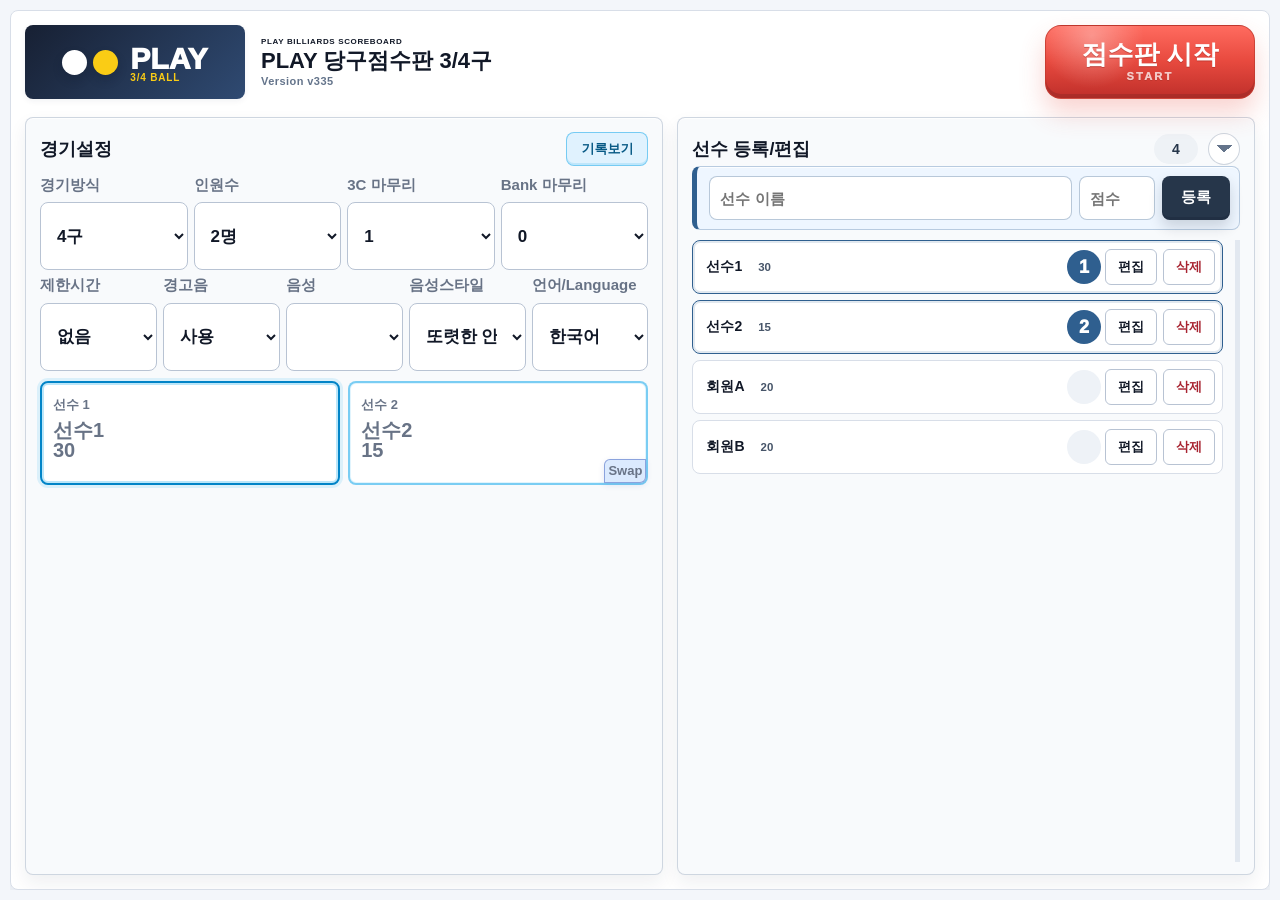
==== index.html @ 12da3583 "Initial billiards scoreboard app" ====
<!doctype html>
<html lang="ko" translate="no" class="notranslate">
  <head>
    <meta charset="UTF-8" />
    <meta name="viewport" content="width=device-width, initial-scale=1, maximum-scale=1, user-scalable=no, viewport-fit=cover" />
    <meta name="apple-mobile-web-app-capable" content="yes" />
    <meta name="mobile-web-app-capable" content="yes" />
    <meta name="apple-mobile-web-app-title" content="PLAY 당구점수판" />
    <meta name="apple-mobile-web-app-status-bar-style" content="black-translucent" />
    <meta name="theme-color" content="#eef2f6" />
    <meta name="google" content="notranslate" />
    <title>PLAY Billiards Scoreboard</title>
    <link rel="manifest" href="manifest.json" />
    <link rel="apple-touch-icon" href="icons/icon-192.png" />
    <link rel="stylesheet" href="styles.css?v=20260712-version-v333" />
    <link rel="stylesheet" href="device-phone.css?v=20260712-version-v333" />
    <link rel="stylesheet" href="device-tablet.css?v=20260712-version-v333" />
  </head>
  <body translate="no" class="notranslate">
    <main class="app-shell">
      <section class="setup-screen" id="setupScreen" aria-label="경기 설정">
        <div class="setup-panel">
          <div class="setup-heading">
            <div class="app-logo" aria-label="PLAY Billiards Scoreboard">
              <span class="logo-balls"><i></i><i></i></span>
              <strong>PLAY</strong>
              <small>3/4 BALL</small>
            </div>
            <div>
              <p class="kicker">PLAY Billiards Scoreboard</p>
              <h1>PLAY 당구점수판 3/4구</h1>
            </div>
          </div>

          <section class="member-box" aria-label="선수 선택">
            <div class="member-title">
              <h2>경기설정</h2>
              <div class="member-title-actions">
                <button class="primary-action setup-start-action" id="openBoardButton" type="button">점수판 시작</button>
                <button class="secondary-action compact-action" id="openRecordsButton" type="button">기록보기</button>
              </div>
            </div>

            <section class="game-options" aria-label="경기 옵션">
              <label>
                경기방식
                <select id="gameType">
                  <option value="four-ball" selected>4구</option>
                  <option value="three-cushion">3구</option>
                </select>
              </label>
              <label>
                인원수
                <select id="playerCount">
                  <option value="2" selected>2인</option>
                  <option value="3">3인</option>
                  <option value="4">4인</option>
                </select>
              </label>
              <label class="finish-option" id="finishThreeCField">
                3C 마무리
                <span class="finish-control">
                  <select id="finishThreeC">
                    <option value="0">0</option>
                    <option value="1" selected>1</option>
                    <option value="2">2</option>
                    <option value="3">3</option>
                    <option value="4">4</option>
                    <option value="5">5</option>
                    <option value="custom">입력</option>
                  </select>
                  <input id="finishThreeCCustom" class="finish-custom-input" type="number" min="0" inputmode="numeric" placeholder="입력" aria-label="3C 마무리 직접 입력" hidden />
                </span>
              </label>
              <label class="finish-option">
                Bank 마무리
                <span class="finish-control">
                  <select id="finishBank">
                    <option value="0" selected>0</option>
                    <option value="1">1</option>
                    <option value="2">2</option>
                    <option value="3">3</option>
                    <option value="4">4</option>
                    <option value="5">5</option>
                    <option value="custom">입력</option>
                  </select>
                  <input id="finishBankCustom" class="finish-custom-input" type="number" min="0" inputmode="numeric" placeholder="입력" aria-label="Bank 마무리 직접 입력" hidden />
                </span>
              </label>
              <label>
                제한시간
                <select id="shotLimit">
                  <option value="none" selected>없음</option>
                  <option value="30">30초</option>
                  <option value="40">40초</option>
                  <option value="50">50초</option>
                  <option value="60">60초</option>
                </select>
              </label>
              <label class="sound-option">
                경고음
                <select id="warningSound">
                  <option value="on" selected>사용</option>
                  <option value="off">끄기</option>
                </select>
              </label>
              <label class="language-option">
                언어/Language
                <select id="languageSelect">
                  <option value="ko" selected>한국어</option>
                  <option value="en">English</option>
                </select>
              </label>
              <label class="voice-option">
                음성
                <select id="voiceSelect">
                  <option value="auto" selected>자동 선택</option>
                </select>
              </label>
              <label class="sound-option">
                음성스타일
                <select id="voiceStyle">
                  <option value="bright">밝은 여성</option>
                  <option value="young">어린 톤</option>
                  <option value="clear" selected>또렷한 안내</option>
                  <option value="calm">차분한 톤</option>
                </select>
              </label>
            </section>

            <div class="selection-strip" id="selectionStrip" aria-label="선택된 선수"></div>
          </section>

          <details class="manager-panel" open>
            <summary><span class="manager-summary-title">선수 등록/편집</span><span id="memberCount">0</span></summary>
            <div class="member-form">
              <input id="memberName" type="text" placeholder="선수 이름" autocomplete="off" />
              <input id="memberTarget" type="number" min="1" placeholder="점수" inputmode="numeric" aria-label="목표점수" />
              <button id="addMemberButton" type="button">등록</button>
            </div>
            <div class="edit-list" id="editList" aria-label="선수 편집"></div>
          </details>
        </div>
      </section>

      <section class="records-screen is-hidden" id="recordsScreen" aria-label="경기 기록">
        <div class="records-panel">
          <header class="records-header">
            <div>
              <h1>MATCH RECORDS</h1>
            </div>
            <div class="records-header-actions">
              <button class="secondary-action data-action" id="backupDataButton" type="button">백업</button>
              <button class="secondary-action data-action" id="restoreDataButton" type="button">복원</button>
              <input id="backupFileInput" type="file" accept="application/json,text/plain,.json,.txt" hidden />
              <button class="primary-action" id="returnBoardFromRecordsButton" type="button" hidden>점수판으로</button>
              <button class="secondary-action" id="backToSetupButton" type="button">설정으로</button>
            </div>
          </header>

          <section class="record-average" aria-label="선수 평균">
            <label>
              경기방식
              <select id="recordGameType">
                <option value="four-ball" selected>4구</option>
                <option value="three-cushion">3구</option>
              </select>
            </label>
            <label>
              선수 선택
              <select id="recordPlayerSelect"></select>
            </label>
            <div>
              <span>평균 Aver.</span>
              <strong id="recordAverage">0.000</strong>
            </div>
          </section>

          <div class="record-list" id="recordList" aria-label="최근 30게임 기록"></div>
        </div>
      </section>

      <section class="score-screen is-hidden" id="scoreScreen" aria-label="점수판">
        <header class="score-header">
          <button class="timer" id="timerButton" type="button" aria-label="타이머 일시정지 또는 다시 시작">
            <strong id="timerValue">0</strong><span>sec</span>
          </button>
          <div class="match-time" aria-label="전체 경기시간">
            <strong id="matchTimerValue">00:00</strong>
          </div>
          <div class="inning-title">
            <div class="inning-main"><strong id="inningValue">1</strong><span>INN</span></div>
            <div class="inning-adjust" aria-label="이닝 수동 조정">
              <button id="inningUpButton" type="button" aria-label="이닝 올리기">▲</button>
              <button id="inningDownButton" type="button" aria-label="이닝 내리기">▼</button>
            </div>
          </div>
          <div class="quick-score-actions" aria-label="현재 선수 점수 빠르게 올리기">
            <button type="button" data-quick-score="1">+1</button>
            <button type="button" data-quick-score="3">+3</button>
            <button type="button" data-quick-score="5">+5</button>
            <button class="icon-button undo-quick-button" id="undoButton" type="button" aria-label="되돌리기">
              <svg viewBox="0 0 24 24" aria-hidden="true">
                <path d="M9 7H5m0 0 3-3M5 7l3 3m-3-3h8a6 6 0 1 1-5.2 9" />
              </svg>
            </button>
          </div>
          <div class="header-actions">
            <span class="limit-chip" id="limitChip">제한 없음</span>
            <button class="start-button" id="startButton" type="button">경기시작</button>
            <button class="turn-change-button" id="turnSwitchButton" type="button">선수변경</button>
            <button class="settings-button" id="homeButton" type="button">설정</button>
          </div>
        </header>

        <div class="board" id="scoreBoard" aria-label="선수 점수판"></div>
      </section>
    </main>

    <dialog id="winnerDialog" class="winner-dialog">
      <form method="dialog">
        <h2 id="winnerTitle">승리</h2>
        <p id="winnerText"></p>
        <button class="primary-action" value="close">확인</button>
      </form>
    </dialog>

    <script src="app.js?v=20260712-version-v333"></script>
  </body>
</html>
---- styles.css ----
:root {
  --bg: #f3f6fa;
  --surface: #ffffff;
  --surface-soft: #f8fafc;
  --line: #d8dee8;
  --line-strong: #b8c3d3;
  --ink: #111827;
  --muted: #687386;
  --board: #e9eef6;
  --primary: #26364a;
  --primary-soft: #eef2f6;
  --player-a: #2f5f8f;
  --player-b: #f97316;
  --warning: #f59e0b;
  --danger: #dc2626;
  --stat-bg: #f8fafc;
  --shadow: 0 8px 18px rgba(24, 39, 75, 0.08);
  --soft-shadow: 0 2px 6px rgba(24, 39, 75, 0.06);
  --radius: 8px;
}

* {
  box-sizing: border-box;
}

html,
body {
  min-height: 100%;
  -webkit-text-size-adjust: 100%;
  text-size-adjust: 100%;
}

body {
  margin: 0;
  background: var(--bg);
  color: var(--ink);
  font-family: -apple-system, BlinkMacSystemFont, "Segoe UI", sans-serif;
  touch-action: manipulation;
  overscroll-behavior: none;
  -webkit-tap-highlight-color: transparent;
}

body.score-mode,
body:has(.score-screen:not(.is-hidden)) {
  background: #050608;
  overflow: hidden;
}

body.setup-mode,
body.records-mode,
body:has(.setup-screen:not(.is-hidden)),
body:has(.records-screen:not(.is-hidden)) {
  position: fixed;
  inset: 0;
  width: 100%;
  height: 100%;
  overflow: hidden;
}

button,
input,
select {
  font: inherit;
}

button {
  cursor: pointer;
}

button:disabled {
  cursor: default;
}

.app-shell {
  min-height: 100svh;
  padding: max(10px, env(safe-area-inset-top)) max(10px, env(safe-area-inset-right))
    max(10px, env(safe-area-inset-bottom)) max(10px, env(safe-area-inset-left));
}

.is-hidden {
  display: none !important;
}

.setup-screen,
.records-screen {
  min-height: calc(100svh - 20px);
  display: grid;
  place-items: center;
  overflow: hidden;
}

body.setup-mode .setup-screen,
body.records-mode .records-screen,
.setup-screen:not(.is-hidden),
.records-screen:not(.is-hidden) {
  position: fixed;
  inset: max(10px, env(safe-area-inset-top)) max(10px, env(safe-area-inset-right))
    max(10px, env(safe-area-inset-bottom)) max(10px, env(safe-area-inset-left));
  min-height: 0;
  z-index: 5;
}

.setup-panel,
.records-panel {
  width: min(980px, 100%);
  position: relative;
  display: grid;
  grid-template-columns: minmax(0, 1fr);
  align-content: start;
  gap: 16px;
  padding: 22px;
  background: var(--surface);
  border: 1px solid var(--line);
  border-radius: var(--radius);
  box-shadow: var(--shadow);
}

.setup-panel {
  height: calc(100svh - 20px);
  max-height: calc(100svh - 20px);
  grid-template-rows: auto auto minmax(0, 1fr);
  overflow: hidden;
}

.records-panel {
  height: calc(100svh - 20px);
  max-height: calc(100svh - 20px);
  grid-template-rows: auto auto minmax(0, 1fr);
  overflow: hidden;
}

.setup-heading {
  display: grid;
  grid-template-columns: 320px minmax(0, 1fr);
  align-items: center;
  justify-content: start;
  gap: 24px;
  min-height: 110px;
  padding-bottom: 4px;
}

.setup-heading > div:last-child {
  min-width: 0;
  min-height: 110px;
  display: grid;
  align-content: center;
  padding-right: 300px;
}

.app-logo {
  width: 320px;
  height: 110px;
  aspect-ratio: auto;
  display: grid;
  grid-template-columns: auto auto;
  grid-template-rows: auto auto;
  align-items: center;
  align-content: center;
  justify-content: center;
  column-gap: 20px;
  row-gap: 5px;
  padding: 12px 16px;
  border-radius: 8px;
  background: linear-gradient(135deg, #172033, #2f4a72);
  color: white;
  box-shadow: var(--soft-shadow);
}

.logo-balls {
  grid-row: 1 / span 2;
  display: flex;
  align-items: center;
  gap: 10px;
}

.logo-balls i {
  width: 38px;
  height: 38px;
  display: block;
  border-radius: 999px;
  background: #fff;
  box-shadow: 0 5px 10px rgba(15, 23, 42, 0.22);
}

.logo-balls i + i {
  background: #facc15;
}

.app-logo strong {
  align-self: end;
  font-size: 42px;
  line-height: 0.95;
  font-weight: 950;
  letter-spacing: 0;
  transform: translateY(6px);
}

.app-logo small {
  align-self: start;
  color: #facc15;
  font-size: 15px;
  line-height: 1;
  font-weight: 900;
  letter-spacing: 0.08em;
  transform: translateY(2px);
}

.kicker {
  margin: 0 0 5px;
  color: var(--blue-deep);
  font-size: 12px;
  font-weight: 850;
  letter-spacing: 0.08em;
  text-transform: uppercase;
}

.app-version {
  margin: 5px 0 0;
  color: #64748b;
  font-size: 12px;
  font-weight: 750;
  line-height: 1;
  letter-spacing: 0.04em;
}

h1,
h2 {
  margin: 0;
}

.setup-panel h1 {
  font-size: 31px;
  line-height: 1.08;
  word-break: keep-all;
}

.member-box,
.game-options,
.manager-panel {
  display: grid;
  align-content: start;
  gap: 12px;
}

.member-box,
.manager-panel {
  padding: 16px;
  border: 1px solid var(--line);
  border-radius: var(--radius);
  background: var(--surface-soft);
}

.member-box {
  min-height: 0;
  grid-template-rows: auto auto auto minmax(0, 1fr);
}

.member-title {
  display: flex;
  align-items: center;
  justify-content: space-between;
  gap: 12px;
}

.member-title-actions {
  display: flex;
  align-items: center;
  gap: 8px;
}

.member-title h2 {
  font-size: 20px;
}

.member-title span {
  min-width: 44px;
  min-height: 30px;
  display: grid;
  place-items: center;
  border-radius: 999px;
  background: var(--primary-soft);
  color: var(--primary);
  font-size: 14px;
  font-weight: 850;
}

.game-options {
  grid-template-columns: repeat(5, minmax(0, 1fr));
  gap: 8px;
  align-items: end;
}

.game-options .voice-option {
  grid-column: span 2;
}

.game-options .language-option {
  grid-column: 5;
  justify-self: stretch;
  min-width: 0;
}

.game-options .sound-option,
.game-options .language-option,
.game-options .voice-option {
  grid-row: 2;
}

.game-options label,
.manager-panel summary,
.selection-strip span {
  color: var(--muted);
  font-size: 13px;
  font-weight: 850;
}

.game-options label {
  display: grid;
  gap: 5px;
}

.game-options label.is-disabled {
  opacity: 0.52;
}

.game-options label.is-disabled input {
  background: #eef2f7;
  color: #94a3b8;
}

.finish-control {
  display: grid;
  grid-template-columns: minmax(0, 1fr);
  gap: 5px;
}

.finish-custom-input[hidden] {
  display: none;
}

.game-options select,
.game-options input,
.member-form input {
  width: 100%;
  min-height: 42px;
  border: 1px solid var(--line-strong);
  border-radius: var(--radius);
  padding: 0 10px;
  background: var(--surface);
  color: var(--ink);
  font-size: 16px;
  outline: none;
}

.game-options select:focus,
.game-options input:focus,
.member-form input:focus {
  border-color: var(--primary);
  box-shadow: 0 0 0 3px rgba(38, 54, 74, 0.14);
}

.member-form {
  position: relative;
  padding: 10px 10px 10px 14px;
  border: 1px solid rgba(47, 95, 143, 0.28);
  border-left: 5px solid var(--player-a);
  border-radius: var(--radius);
  background: #eef6ff;
  box-shadow: inset 0 1px 0 rgba(255, 255, 255, 0.78);
}

.member-form input {
  border-color: rgba(47, 95, 143, 0.34);
  background: #ffffff;
  font-weight: 850;
}

.primary-action,
.secondary-action,
.member-form button {
  min-height: 48px;
  border: 0;
  border-radius: var(--radius);
  background: var(--primary);
  color: white;
  font-weight: 850;
  letter-spacing: 0;
  text-rendering: geometricPrecision;
  -webkit-font-smoothing: antialiased;
  box-shadow: 0 6px 14px rgba(15, 23, 42, 0.16);
}

.primary-action:active,
.secondary-action:active,
.start-button:active,
.turn-change-button:active,
.quick-score-actions button:active,
.settings-button:active,
.icon-button:active {
  transform: translateY(1px);
}

.secondary-action {
  min-width: 104px;
  padding: 0 14px;
  border: 1px solid var(--line-strong);
  background: var(--surface);
  color: #44403c;
  box-shadow: var(--soft-shadow);
}

.compact-action {
  min-height: 34px;
  min-width: 82px;
  padding: 0 10px;
  border-color: rgba(14, 165, 233, 0.5);
  background: #e0f2fe;
  color: #075985;
  font-size: 13px;
  white-space: nowrap;
  box-shadow: inset 0 -2px 0 rgba(14, 165, 233, 0.16);
}

.setup-start-action {
  position: absolute;
  top: 22px;
  right: 22px;
  min-height: 110px;
  min-width: 260px;
  border: 1px solid rgba(190, 57, 47, 0.72);
  border-radius: 20px;
  padding: 0 22px;
  background:
    radial-gradient(circle at 22% 14%, rgba(255, 255, 255, 0.32), transparent 30%),
    linear-gradient(180deg, #ff6b5f 0%, #e84a3f 48%, #bf2f2a 100%);
  color: white;
  font-size: 36px;
  font-weight: 950;
  line-height: 1;
  white-space: nowrap;
  box-shadow: inset 0 -4px 0 rgba(142, 40, 36, 0.42), 0 14px 26px rgba(232, 74, 63, 0.24);
  text-shadow: 0 1px 0 rgba(142, 40, 36, 0.42);
}

.setup-start-action::after {
  content: "START";
  display: block;
  margin-top: 7px;
  font-size: 15px;
  letter-spacing: 0.2em;
  opacity: 0.72;
}

.records-header {
  display: flex;
  align-items: end;
  justify-content: space-between;
  gap: 14px;
}

.records-header h1 {
  font-size: 31px;
  line-height: 1;
  letter-spacing: 0.02em;
}

.records-header-actions {
  display: flex;
  align-items: center;
  gap: 8px;
}

.records-header .secondary-action {
  border-color: rgba(14, 165, 233, 0.44);
  background: #e0f2fe;
  color: #075985;
  box-shadow: inset 0 -2px 0 rgba(14, 165, 233, 0.16);
}

.records-header .data-action {
  min-width: 70px;
  border-color: rgba(148, 163, 184, 0.38);
  background: #f8fafc;
  color: #475569;
  box-shadow: inset 0 -1px 0 rgba(148, 163, 184, 0.14);
}

.record-average {
  display: grid;
  grid-template-columns: minmax(0, 1fr) minmax(0, 1fr) 160px;
  gap: 10px;
  align-items: end;
  padding: 14px;
  border: 1px solid var(--line);
  border-radius: var(--radius);
  background: var(--surface-soft);
}

.record-average label {
  display: grid;
  gap: 6px;
  color: var(--muted);
  font-size: 13px;
  font-weight: 850;
}

.record-average select {
  min-height: 46px;
  border: 1px solid var(--line-strong);
  border-radius: var(--radius);
  padding: 0 12px;
  background: var(--surface);
  color: var(--ink);
  font-size: 17px;
}

.record-average div {
  display: grid;
  gap: 4px;
  padding: 8px 12px;
  border: 1px solid var(--line);
  border-radius: var(--radius);
  background: var(--surface);
}

.record-average span {
  color: var(--muted);
  font-size: 13px;
  font-weight: 850;
}

.record-average strong {
  font-size: 34px;
  line-height: 1;
}

.record-list {
  min-height: 0;
  display: grid;
  align-content: start;
  gap: 8px;
  overflow: auto;
  overscroll-behavior: contain;
  -webkit-overflow-scrolling: touch;
  touch-action: pan-y;
  padding-right: 10px;
  scrollbar-color: #64748b #e2e8f0;
  scrollbar-width: auto;
  border-right: 5px solid #e2e8f0;
}

.record-row,
.record-empty {
  min-width: 940px;
  padding: 10px 12px;
  border: 1px solid var(--line);
  border-radius: var(--radius);
  background: var(--surface);
}

.record-row {
  position: relative;
  display: grid;
  grid-template-columns: minmax(0, 1fr);
  gap: 8px;
  align-items: start;
  cursor: pointer;
}

.record-row:focus-visible {
  outline: 3px solid rgba(56, 189, 248, 0.45);
  outline-offset: 2px;
}

.record-row-title {
  display: grid;
  grid-template-columns: minmax(0, 1fr) auto;
  align-items: baseline;
  gap: 12px;
  min-width: 0;
  padding-right: 70px;
}

.record-row-title strong,
.record-standings {
  min-width: 0;
  font-size: 16px;
  white-space: nowrap;
  overflow: hidden;
  text-overflow: ellipsis;
}

.record-meta {
  color: var(--muted);
  font-size: 13px;
  font-weight: 750;
  text-align: right;
  white-space: nowrap;
}

.record-players {
  position: relative;
  display: grid;
  grid-template-columns: repeat(2, minmax(0, 1fr));
  gap: 6px;
  min-width: 0;
  margin-top: 0;
  overflow: visible;
}

.record-players::before {
  display: none;
}

.record-players span {
  min-width: 0;
  max-width: none;
  padding: 5px 7px;
  border-radius: 6px;
  background: var(--surface-soft);
  color: #334155;
  font-size: 12px;
  font-weight: 800;
  overflow: hidden;
  text-overflow: ellipsis;
  white-space: nowrap;
}

.record-delete {
  position: absolute;
  top: 10px;
  right: 12px;
  min-width: 54px;
  width: auto;
  min-height: 34px;
  border: 1px solid #fecaca;
  border-radius: 6px;
  background: #fff1f2;
  color: #b91c1c;
  font-size: 13px;
  font-weight: 900;
}

.record-inning-detail {
  display: none;
  padding: 9px;
  border: 1px solid #dbe4ef;
  border-radius: 8px;
  background: #f8fafc;
}

.record-row.is-expanded .record-inning-detail {
  display: block;
}

.record-detail-summary {
  display: grid;
  gap: 7px;
  margin-bottom: 10px;
  padding: 8px;
  border-radius: 7px;
  background: #eef6ff;
}

.record-detail-summary > strong {
  color: #1e3a5f;
  font-size: 13px;
  font-weight: 950;
}

.record-detail-summary > span {
  color: #334155;
  font-size: 12px;
  font-weight: 850;
  line-height: 1.25;
}

.record-detail-summary > div {
  display: grid;
  grid-template-columns: repeat(auto-fit, minmax(150px, 1fr));
  gap: 5px;
}

.record-detail-summary > div span {
  min-width: 0;
  padding: 5px 7px;
  border-radius: 6px;
  background: rgba(255, 255, 255, 0.78);
  color: #334155;
  font-size: 11px;
  font-weight: 850;
  overflow: hidden;
  text-overflow: ellipsis;
  white-space: nowrap;
}

.record-inning-title {
  display: block;
  margin-bottom: 8px;
  color: #1e293b;
  font-size: 13px;
  font-weight: 900;
}

.record-inning-grid {
  display: grid;
  grid-template-columns: repeat(auto-fit, minmax(92px, 1fr));
  gap: 6px;
}

.record-inning-column {
  display: grid;
  gap: 4px;
  min-width: 0;
  padding: 7px;
  border: 1px solid #e2e8f0;
  border-radius: 7px;
  background: #ffffff;
}

.record-inning-column b {
  color: #0f172a;
  font-size: 12px;
  font-weight: 950;
}

.record-inning-column span,
.record-inning-empty {
  min-width: 0;
  margin: 0;
  color: #475569;
  font-size: 11px;
  font-weight: 800;
  line-height: 1.25;
  overflow: hidden;
  text-overflow: ellipsis;
  white-space: nowrap;
}

.selection-strip {
  display: grid;
  grid-template-columns: repeat(auto-fit, minmax(170px, 1fr));
  gap: 10px;
  align-items: stretch;
}

.selection-strip .selection-card {
  position: relative;
  min-width: 0;
  display: grid;
  grid-template-rows: auto minmax(0, 1fr);
  gap: 6px;
  border: 2px solid rgba(14, 165, 233, 0.55);
  border-radius: var(--radius);
  padding: 17px 16px 8px;
  background: var(--surface);
  color: var(--ink);
  text-align: left;
  box-shadow: inset 0 0 0 1px rgba(14, 165, 233, 0.12);
}

.selection-strip .selection-card.is-picking {
  border-color: #0284c7;
  box-shadow: inset 0 0 0 2px rgba(14, 165, 233, 0.28), 0 0 0 3px rgba(14, 165, 233, 0.12);
}

.selection-swap-button {
  position: absolute;
  right: 0;
  bottom: 0;
  min-width: 42px;
  min-height: 24px;
  display: grid;
  place-items: center;
  border: 1px solid rgba(30, 64, 175, 0.42);
  border-radius: 6px 0 6px 0;
  background: #dbeafe;
  color: #1e3a8a;
  font-size: 10px;
  font-weight: 950;
  line-height: 1;
  box-shadow: 0 2px 6px rgba(30, 64, 175, 0.12);
  pointer-events: auto;
}

.selection-strip strong {
  min-width: 0;
  display: grid;
  grid-template-rows: minmax(0, 1fr) 22px;
  grid-row: 2;
  overflow: hidden;
  text-overflow: ellipsis;
  font-size: 25px;
}

.member-label-name {
  min-width: 0;
  overflow: hidden;
  text-overflow: ellipsis;
}

.selection-strip .member-label-name {
  display: block;
  white-space: nowrap;
  overflow-wrap: normal;
  word-break: normal;
  overflow: hidden;
  text-overflow: ellipsis;
  line-height: 1.05;
}

.member-label-target {
  flex: 0 0 auto;
  color: #475569;
  font-weight: 900;
  font-size: 0.78em;
}

.selection-strip .member-label-target {
  grid-row: 2;
  justify-self: start;
  align-self: end;
  position: static;
  transform: none;
  line-height: 1;
  z-index: 1;
  padding-right: 46px;
}

.edit-info .member-label-target {
  font-size: 0.82em;
}

.setup-switch {
  width: 42px;
  height: 42px;
  border: 0;
  box-shadow: none;
  justify-self: center;
  display: grid;
  place-items: center;
  padding: 0;
}

.swap-symbol {
  width: 24px;
  height: 24px;
  display: block;
  background: var(--primary);
  mask:
    url("data:image/svg+xml,%3Csvg xmlns='http://www.w3.org/2000/svg' viewBox='0 0 24 24' fill='none' stroke='black' stroke-width='2.4' stroke-linecap='round' stroke-linejoin='round'%3E%3Cpath d='M17 2l4 4-4 4'/%3E%3Cpath d='M3 6h18'/%3E%3Cpath d='M7 22l-4-4 4-4'/%3E%3Cpath d='M21 18H3'/%3E%3C/svg%3E")
    center / contain no-repeat;
}

.manager-panel {
  margin-top: 0;
  height: 100%;
  min-height: 0;
  grid-template-rows: auto auto minmax(0, 1fr);
  align-content: stretch;
  overflow: hidden;
}

.manager-panel summary {
  cursor: pointer;
  min-height: 34px;
  display: grid;
  grid-template-columns: minmax(0, 1fr) auto auto;
  align-items: center;
  gap: 10px;
  color: var(--ink);
  font-size: 20px;
  font-weight: 900;
}

.manager-panel summary #memberCount {
  min-width: 44px;
  min-height: 30px;
  display: grid;
  place-items: center;
  border-radius: 999px;
  background: var(--primary-soft);
  color: var(--primary);
  font-size: 14px;
  font-weight: 850;
}

.manager-panel summary::after {
  content: "▲";
  width: 30px;
  min-height: 30px;
  display: grid;
  place-items: center;
  border: 1px solid rgba(148, 163, 184, 0.46);
  border-radius: 50%;
  padding: 0;
  background: #ffffff;
  color: #64748b;
  font-size: 12px;
  font-weight: 900;
  line-height: 1;
}

.manager-panel:not([open]) summary::after {
  content: "▼";
  border-color: rgba(14, 165, 233, 0.42);
  background: #e0f2fe;
  color: #0369a1;
}

.member-form {
  display: grid;
  grid-template-columns: minmax(0, 1fr) 80px 72px;
  gap: 8px;
  margin-bottom: 10px;
}

.manager-panel summary::after {
  content: "";
  background-image:
    linear-gradient(45deg, transparent 50%, currentColor 50%),
    linear-gradient(135deg, currentColor 50%, transparent 50%);
  background-position: calc(50% - 4px) 50%, calc(50% + 4px) 50%;
  background-repeat: no-repeat;
  background-size: 8px 8px;
}

.manager-panel:not([open]) summary::after {
  content: "";
  background-image:
    linear-gradient(135deg, transparent 50%, currentColor 50%),
    linear-gradient(45deg, currentColor 50%, transparent 50%);
  background-position: calc(50% - 4px) 50%, calc(50% + 4px) 50%;
  background-repeat: no-repeat;
  background-size: 8px 8px;
}

.manager-panel:not([open]) {
  height: auto;
  min-height: 0;
  grid-template-rows: auto;
  align-self: start;
  align-content: start;
}

.member-form button {
  background: var(--primary);
  box-shadow: inset 0 -3px 0 rgba(15, 23, 42, 0.22), 0 7px 14px rgba(15, 23, 42, 0.16);
  white-space: nowrap;
}

.edit-list {
  min-height: 0;
  max-height: clamp(240px, 34svh, 520px);
  display: grid;
  align-content: start;
  gap: 7px;
  overflow-y: auto;
  overscroll-behavior: contain;
  -webkit-overflow-scrolling: touch;
  touch-action: pan-y;
  padding-right: 10px;
  scrollbar-color: #64748b #e2e8f0;
  scrollbar-width: auto;
  border-right: 5px solid #e2e8f0;
}

.edit-list::-webkit-scrollbar,
.record-list::-webkit-scrollbar {
  width: 14px;
  height: 14px;
}

.edit-list::-webkit-scrollbar-track,
.record-list::-webkit-scrollbar-track {
  border-radius: 999px;
  background: #e2e8f0;
}

.edit-list::-webkit-scrollbar-thumb,
.record-list::-webkit-scrollbar-thumb {
  border: 3px solid #f8fafc;
  border-radius: 999px;
  background: #64748b;
}

.edit-list::-webkit-scrollbar-thumb:hover,
.record-list::-webkit-scrollbar-thumb:hover {
  background: #475569;
}

.edit-row {
  display: grid;
  grid-template-columns: minmax(0, 1fr) 34px 54px 54px;
  gap: 6px;
  align-items: center;
  padding: 7px;
  border: 1px solid var(--line);
  border-radius: var(--radius);
  background: var(--surface);
}

.edit-row.is-p1,
.edit-row.is-selected {
  border-color: var(--player-a);
  box-shadow: inset 0 0 0 2px rgba(47, 95, 143, 0.14);
}

.edit-row.is-p2 {
  border-color: var(--player-b);
  box-shadow: inset 0 0 0 2px rgba(249, 115, 22, 0.14);
}

.edit-info {
  min-width: 0;
  min-height: 38px;
  display: flex;
  align-items: center;
  gap: 16px;
  border: 0;
  border-radius: 6px;
  background: transparent;
  color: var(--ink);
  overflow: hidden;
  text-overflow: ellipsis;
  white-space: nowrap;
  font-size: 15px;
  font-weight: 800;
  text-align: left;
}

.selection-badge {
  width: 34px;
  height: 34px;
  display: grid;
  place-items: center;
  border-radius: 999px;
  background: #eef2f7;
  color: transparent;
  font-size: 18px;
  font-weight: 950;
}

.edit-row.is-p1 .selection-badge,
.edit-row.is-selected .selection-badge {
  background: var(--player-a);
  color: white;
}

.edit-row.is-p2 .selection-badge {
  background: var(--player-b);
  color: white;
}

.edit-button,
.delete-button {
  min-height: 36px;
  border: 1px solid var(--line-strong);
  border-radius: 6px;
  background: var(--surface);
  color: var(--ink);
  font-size: 13px;
  font-weight: 850;
}

.delete-button {
  color: #a72330;
}

.score-screen {
  min-height: calc(100svh - 20px);
  display: grid;
  grid-template-rows: auto 1fr;
  gap: 8px;
}

.score-header {
  min-height: 76px;
  display: grid;
  grid-template-columns: 126px 150px 154px minmax(170px, 1fr) auto;
  align-items: center;
  gap: 30px;
  padding: 9px 14px;
  border: 1px solid rgba(125, 211, 252, 0.32);
  border-radius: var(--radius);
  background: linear-gradient(180deg, rgba(240, 249, 255, 0.94) 0%, rgba(236, 253, 245, 0.88) 100%);
  box-shadow: 0 1px 0 rgba(255, 255, 255, 0.78) inset, var(--soft-shadow);
}

.timer {
  justify-self: start;
  width: 100%;
  min-height: 54px;
  display: inline-flex;
  align-items: center;
  justify-content: center;
  gap: 8px;
  border: 1px solid rgba(148, 163, 184, 0.45);
  border-radius: var(--radius);
  background: linear-gradient(180deg, #ffffff 0%, #f8fafc 100%);
  color: var(--ink);
  font-style: italic;
  font-weight: 950;
}

.timer.is-over-limit {
  color: var(--danger);
}

.timer strong {
  font-size: clamp(34px, 6vw, 46px);
  line-height: 1;
}

.timer span {
  font-size: clamp(14px, 2.4vw, 18px);
  line-height: 1;
}

.inning-title {
  position: relative;
  justify-self: center;
  width: 100%;
  min-height: 54px;
  display: grid;
  align-items: center;
  justify-items: stretch;
  padding: 0 44px 0 10px;
  border: 1px solid #fed7aa;
  border-radius: var(--radius);
  background: linear-gradient(180deg, #fffaf0 0%, #ffedd5 100%);
  color: #ea580c;
  font-weight: 950;
  white-space: nowrap;
}

.inning-main {
  min-width: 0;
  display: inline-flex;
  align-items: center;
  justify-content: flex-start;
  gap: 9px;
}

.match-time {
  justify-self: center;
  width: 100%;
  min-height: 54px;
  display: grid;
  align-items: center;
  justify-items: center;
  padding: 0 16px;
  border: 1px solid rgba(148, 163, 184, 0.5);
  border-radius: var(--radius);
  background: linear-gradient(180deg, #ffffff 0%, #f1f5f9 100%);
  color: var(--primary);
  text-align: center;
  font-weight: 900;
}

.match-time strong {
  min-width: 0;
  font-size: clamp(30px, 4.8vw, 44px);
  line-height: 1;
}

.inning-main strong {
  font-size: clamp(34px, 5.2vw, 48px);
  line-height: 1;
}

.inning-main span {
  color: #c2410c;
  font-size: 13px;
  line-height: 1;
  letter-spacing: 0.08em;
}

.inning-adjust {
  position: absolute;
  top: 50%;
  right: 7px;
  transform: translateY(-50%);
  display: grid;
  gap: 3px;
}

.inning-adjust button {
  width: 34px;
  height: 24px;
  display: grid;
  place-items: center;
  border: 1px solid #fdba74;
  border-radius: 7px;
  background: linear-gradient(180deg, #ffffff 0%, #ffedd5 100%);
  color: #c2410c;
  font-size: 12px;
  font-weight: 950;
  line-height: 1;
  padding: 0;
  box-shadow: inset 0 -2px 0 rgba(251, 146, 60, 0.16);
}

.inning-adjust button:disabled {
  border-color: #e2e8f0;
  color: #cbd5e1;
  background: #f8fafc;
}

.header-actions {
  justify-self: end;
  min-width: 0;
  display: flex;
  align-items: center;
  justify-content: flex-end;
  gap: 7px;
}

.quick-score-actions {
  display: flex;
  align-items: center;
  justify-content: center;
  gap: 8px;
}

.quick-score-actions button {
  min-width: 58px;
  min-height: 52px;
  border: 1px solid #4ade80;
  border-radius: 12px;
  padding: 0 12px;
  background: linear-gradient(180deg, #ffffff 0%, #dcfce7 100%);
  color: #14532d;
  font-size: 20px;
  font-weight: 950;
  box-shadow: inset 0 -3px 0 rgba(22, 163, 74, 0.2), 0 4px 9px rgba(21, 128, 61, 0.14);
}

.quick-score-actions button,
.start-button,
.turn-change-button,
.icon-button,
.settings-button,
.inning-adjust button {
  transition: transform 0.14s ease, box-shadow 0.14s ease, filter 0.14s ease;
}

.quick-score-actions button:not(:disabled):hover,
.start-button:not(:disabled):hover,
.turn-change-button:not(:disabled):hover,
.icon-button:not(:disabled):hover,
.settings-button:not(:disabled):hover,
.inning-adjust button:not(:disabled):hover {
  filter: brightness(1.04);
}

.quick-score-actions button:disabled {
  border-color: #c1c9d7;
  background: #d7dde8;
  color: #657084;
  box-shadow: none;
}

.quick-score-actions .undo-quick-button {
  width: 58px;
  min-width: 58px;
  margin-left: 3mm;
  border-color: #c4b5fd;
  background: linear-gradient(180deg, #ffffff 0%, #ede9fe 100%);
  color: #6d28d9;
  font-size: 30px;
  box-shadow: inset 0 -3px 0 rgba(124, 58, 237, 0.17), 0 4px 9px rgba(109, 40, 217, 0.13);
}

.undo-quick-button svg {
  width: 28px;
  height: 28px;
  fill: none;
  stroke: currentColor;
  stroke-linecap: round;
  stroke-linejoin: round;
  stroke-width: 2.4;
}

.start-button,
.turn-change-button {
  min-height: 52px;
  border: 1px solid #fb923c;
  border-radius: 10px;
  padding: 0 15px;
  background: linear-gradient(180deg, #ffffff 0%, #ffedd5 100%);
  color: #c2410c;
  font-size: 15px;
  font-weight: 900;
  white-space: nowrap;
  box-shadow: inset 0 -3px 0 rgba(251, 146, 60, 0.2), 0 4px 9px rgba(234, 88, 12, 0.12);
}

.turn-change-button {
  border-color: #7dd3fc;
  background: linear-gradient(180deg, #ffffff 0%, #e0f2fe 100%);
  color: #075985;
  box-shadow: inset 0 -3px 0 rgba(14, 165, 233, 0.17), 0 4px 9px rgba(2, 132, 199, 0.11);
}

.start-button:disabled,
.turn-change-button:disabled {
  border-color: #c1c9d7;
  background: #d7dde8;
  color: #657084;
  box-shadow: none;
}

.icon-button:disabled,
.turn-mark:disabled,
.inning-score:disabled {
  opacity: 0.58;
}

.score-box:disabled {
  opacity: 1;
}

.limit-chip {
  display: none;
  min-height: 36px;
  place-items: center;
  border: 1px solid var(--line);
  border-radius: 999px;
  padding: 0 12px;
  background: var(--surface);
  color: #334155;
  font-size: 14px;
  font-weight: 850;
  white-space: nowrap;
}

.icon-button {
  width: 56px;
  height: 52px;
  border: 1px solid #cbd5e1;
  border-radius: 10px;
  background: linear-gradient(180deg, #ffffff 0%, #e2e8f0 100%);
  box-shadow: inset 0 -3px 0 rgba(100, 116, 139, 0.14), 0 4px 9px rgba(51, 65, 85, 0.1);
  color: #334155;
  font-size: 30px;
  font-weight: 900;
}

.settings-button {
  min-width: 66px;
  height: 52px;
  border: 1px solid #cbd5e1;
  border-radius: 10px;
  background: linear-gradient(180deg, #ffffff 0%, #e2e8f0 100%);
  box-shadow: inset 0 -3px 0 rgba(100, 116, 139, 0.14), 0 4px 9px rgba(51, 65, 85, 0.1);
  color: #334155;
  font-size: 16px;
  font-weight: 900;
}

.board {
  --board-count: 2;
  min-height: 0;
  display: grid;
  grid-template-columns: repeat(var(--board-count, 2), minmax(0, 1fr));
  gap: 14px;
  padding: 20px 22px;
  background: #edf2f8;
  border: 1px solid rgba(148, 163, 184, 0.34);
  border-radius: var(--radius);
  box-shadow: 0 1px 0 rgba(255, 255, 255, 0.72) inset, var(--shadow);
}

.board[data-players="2"] {
  --board-count: 2;
}

.board[data-players="3"] {
  --board-count: 3;
}

.board[data-players="4"] {
  --board-count: 4;
}

.board[data-players="3"],
.board[data-players="4"] {
  gap: 10px;
  padding: 16px;
}

.board[data-players="3"] .player-card,
.board[data-players="4"] .player-card {
  gap: 8px;
  padding: 10px;
}

.board[data-players="3"] .stat-row,
.board[data-players="4"] .stat-row {
  gap: 6px;
}

.board[data-players="3"] .stat span,
.board[data-players="4"] .stat span {
  font-size: clamp(12px, 1.6vw, 16px);
}

.board[data-players="3"] .stat strong,
.board[data-players="4"] .stat strong {
  min-height: 46px;
  padding: 0 5px;
  font-size: clamp(24px, 3.2vw, 34px);
}

.board[data-players="4"] .target {
  min-width: 34px;
  font-size: clamp(20px, 2.5vw, 30px);
}

.board[data-players="3"] .remaining-score,
.board[data-players="4"] .remaining-score {
  min-width: 32px;
  font-size: clamp(18px, 2.3vw, 28px);
}

.board[data-players="4"] .name-button {
  font-size: clamp(20px, 2.8vw, 32px);
}

.board[data-players="3"] .name-button {
  font-size: clamp(22px, 3.3vw, 36px);
}

.player-card {
  min-width: 0;
  display: grid;
  grid-template-rows: auto minmax(180px, 1fr) auto;
  gap: 12px;
  padding: 11px;
  border-radius: var(--radius);
  background: var(--surface);
  border: 2px solid rgba(184, 195, 211, 0.58);
  outline: 0;
  outline-offset: 0;
  box-shadow: 0 1px 0 rgba(255, 255, 255, 0.82) inset;
  transition: box-shadow 0.16s ease, border-color 0.16s ease, transform 0.16s ease;
}

.player-card.is-active {
  border-color: #0284c7;
  box-shadow: inset 0 0 0 7px rgba(14, 165, 233, 0.9), 0 0 0 4px rgba(14, 165, 233, 0.48),
    0 8px 18px rgba(2, 132, 199, 0.18);
}

.player-2.is-active {
  border-color: #ea580c;
  box-shadow: inset 0 0 0 7px rgba(249, 115, 22, 0.86), 0 0 0 4px rgba(249, 115, 22, 0.44),
    0 8px 18px rgba(234, 88, 12, 0.16);
}

.player-card.is-winner {
  border-color: #ef4444;
  outline-color: #ef4444;
  box-shadow: 0 0 0 4px rgba(239, 68, 68, 0.16), 0 12px 28px rgba(239, 68, 68, 0.18);
}

.player-card.is-winner .score-box {
  background: #fff1f2;
  box-shadow: inset 0 0 0 2px rgba(239, 68, 68, 0.3);
}

.score-screen.is-ended .player-card:not(.is-winner) {
  opacity: 0.78;
}

.player-topline {
  display: grid;
  grid-template-columns: auto auto minmax(0, 1fr);
  align-items: baseline;
  gap: 8px;
  min-height: 46px;
}

.target {
  min-width: 50px;
  color: #334155;
  font-size: clamp(25px, 4.4vw, 38px);
  font-style: italic;
  font-weight: 950;
  text-align: center;
}

.remaining-score {
  min-width: 42px;
  color: #dc2626;
  font-size: clamp(23px, 4vw, 36px);
  font-style: italic;
  font-weight: 950;
  text-align: center;
}

.name-button {
  min-width: 0;
  justify-self: end;
  border: 0;
  background: transparent;
  color: var(--ink);
  font-size: clamp(26px, 4.8vw, 42px);
  font-weight: 950;
  white-space: nowrap;
  overflow: hidden;
  text-overflow: ellipsis;
  line-height: 1.05;
}

.score-box {
  width: 100%;
  min-height: 220px;
  border: 0;
  border-radius: var(--radius);
  padding: 0;
  background: #ffffff;
  box-shadow: inset 0 0 0 1px rgba(148, 163, 184, 0.42);
  display: grid;
  place-items: center;
  overflow: hidden;
}

.score-content {
  min-width: 0;
  width: 100%;
  height: 100%;
  display: grid;
  place-items: center;
  gap: 8px;
  overflow: hidden;
}

.score-box.yellow {
  background: #facc15;
  box-shadow: inset 0 0 0 1px rgba(146, 64, 14, 0.16);
}

.score-box span {
  display: inline-block;
  color: #05070d;
  font-size: clamp(150px, 22vw, 270px);
  line-height: 0.85;
  font-weight: 950;
  letter-spacing: 0;
  white-space: nowrap;
}

.score-box span.result-text {
  font-size: clamp(96px, 14vw, 170px);
  line-height: 0.95;
  letter-spacing: 0;
}

.score-box span.status-bank {
  font-size: clamp(56px, 8.8vw, 104px);
}

.finish-count {
  min-width: 92px;
  min-height: 48px;
  display: grid;
  place-items: center;
  border-radius: 999px;
  background: rgba(255, 255, 255, 0.78);
  color: #111827;
  font-style: normal;
  font-size: clamp(28px, 4.5vw, 48px);
  line-height: 1;
  font-weight: 950;
  box-shadow: inset 0 0 0 1px rgba(15, 23, 42, 0.12);
}

.score-box span.status-win {
  color: #dc2626;
  text-shadow: 0 4px 12px rgba(220, 38, 38, 0.18);
}

.score-box span.status-three-c {
  color: #26364a;
  font-size: clamp(118px, 17vw, 210px);
  text-shadow: 0 4px 12px rgba(15, 23, 42, 0.14);
}

.board[data-players="4"] .score-box span.status-three-c {
  font-size: clamp(82px, 11vw, 140px);
}

.score-box span.status-bank {
  color: #7c3aed;
  text-shadow: 0 4px 12px rgba(124, 58, 237, 0.18);
}

.center-controls {
  align-self: start;
  justify-self: center;
  display: grid;
  place-items: center;
  gap: 4px;
  color: #475569;
  font-size: 11px;
  font-weight: 850;
}

.switch-button,
.turn-mark {
  width: 44px;
  height: 40px;
  border-radius: var(--radius);
  border: 1px solid var(--line-strong);
  background: var(--surface);
  box-shadow: var(--soft-shadow);
  color: var(--primary);
  font-size: 30px;
  font-weight: 950;
  line-height: 1;
}

.turn-mark {
  display: grid;
  place-items: center;
}

.stat-row {
  display: grid;
  grid-template-columns: 1fr 1fr 1fr;
  gap: 10px;
  align-items: end;
}

.stat {
  min-width: 0;
  display: grid;
  gap: 4px;
  border: 0;
  padding: 0;
  background: transparent;
  color: var(--ink);
  text-align: center;
}

.stat span {
  color: #475569;
  font-size: clamp(14px, 2vw, 22px);
  font-weight: 650;
  white-space: nowrap;
}

.stat strong {
  min-height: 58px;
  display: grid;
  place-items: center;
  border-radius: 6px;
  padding: 0 8px;
  font-size: clamp(30px, 5vw, 42px);
  font-weight: 750;
}

.high-run strong {
  background: var(--stat-bg);
  color: #92400e;
  box-shadow: inset 0 3px 0 var(--warning);
}

.average strong {
  background: var(--stat-bg);
  color: #166534;
  box-shadow: inset 0 3px 0 #22c55e;
}

.inning-score strong {
  position: relative;
  background: #111827;
  color: white;
  box-shadow: inset 0 3px 0 #64748b;
  font-weight: 900;
}

.inning-score {
  position: relative;
  cursor: pointer;
}

.inning-score > span {
  display: inline-flex;
  align-items: center;
  justify-content: center;
  gap: 5px;
}

.inning-score small {
  position: static;
  min-width: 0;
  min-height: 0;
  display: inline-block;
  border: 0;
  background: transparent;
  color: #334155;
  font-size: inherit;
  font-weight: 850;
  line-height: 1;
  box-shadow: none;
}

.inning-score:disabled small {
  color: #64748b;
}

.board[data-players="3"] .inning-score small,
.board[data-players="4"] .inning-score small {
  font-size: inherit;
}

.winner-dialog {
  width: min(320px, calc(100% - 36px));
  border: 0;
  border-radius: var(--radius);
  padding: 0;
  box-shadow: var(--shadow);
}

.winner-dialog::backdrop {
  background: rgba(10, 16, 28, 0.42);
}

.winner-dialog form {
  display: grid;
  gap: 12px;
  padding: 24px;
}

.winner-dialog p {
  margin: 0;
  color: #2b3444;
}

@media (orientation: portrait) {
  .setup-screen,
  .records-screen {
    place-items: start center;
    overflow: auto;
  }

  .setup-screen,
  .records-screen {
    overflow: hidden;
  }

  .setup-panel,
  .records-panel {
    width: 840px;
    max-width: none;
    transform-origin: top center;
    zoom: 0.44;
  }

  .setup-panel {
    height: 220svh;
    max-height: 220svh;
  }

  .setup-heading {
    display: grid;
    grid-template-columns: 172px 380px;
    align-items: center;
    gap: 10px;
    min-height: 72px;
  }

  .app-logo {
    width: 172px;
    height: 68px;
    aspect-ratio: auto;
    grid-template-columns: auto auto;
    grid-template-rows: auto auto;
    column-gap: 9px;
    align-content: center;
    justify-content: center;
    padding: 13px 12px;
  }

  .logo-balls {
    gap: 6px;
  }

  .logo-balls i {
    width: 22px;
    height: 22px;
  }

  .app-logo strong {
    font-size: 26px;
    overflow: visible;
    padding-right: 2px;
    transform: translateY(3px);
  }

  .app-logo small {
    font-size: 10px;
    letter-spacing: 0.04em;
    transform: translateY(0);
  }

  .setup-panel h1 {
    max-width: 100%;
    font-size: 23px;
    line-height: 1.12;
    white-space: normal;
    overflow: visible;
    text-overflow: clip;
    word-break: keep-all;
  }

  .setup-heading > div:last-child {
    min-height: 68px;
    display: grid;
    align-content: center;
    max-width: 380px;
    overflow: hidden;
    padding-right: 0;
  }

  .setup-start-action {
    top: 22px;
    right: 22px;
    min-width: 190px;
    min-height: 68px;
    font-size: 27px;
    line-height: 1;
  }

  .kicker {
    margin-bottom: 4px;
    max-width: 100%;
    overflow: hidden;
    text-overflow: clip;
    font-size: 7px;
    line-height: 1;
    white-space: nowrap;
    letter-spacing: 0.12em;
  }

  .game-options label,
  .selection-strip span {
    font-size: 12px;
    line-height: 1.15;
  }

  .manager-panel summary {
    min-height: 54px;
    font-size: 23px;
    line-height: 1.15;
  }

  .manager-panel summary::after {
    width: 34px;
    min-height: 34px;
    padding: 0;
    font-size: 14px;
  }

  .game-options label {
    min-width: 0;
    grid-template-rows: 20px 46px;
    white-space: nowrap;
  }

  .game-options {
    grid-template-columns: repeat(20, minmax(0, 1fr));
  }

  .game-options label:nth-child(-n + 4) {
    grid-column: span 5;
  }

  .game-options label:nth-child(n + 5) {
    grid-column: span 4;
  }

  .game-options label:nth-child(5) {
    order: 5;
  }

  .game-options label:nth-child(6) {
    order: 6;
  }

  .game-options label:nth-child(8) {
    order: 7;
  }

  .game-options label:nth-child(9) {
    order: 8;
  }

  .game-options label:nth-child(7) {
    order: 9;
  }

  .game-options .language-option {
    order: 9;
  }

  .game-options .voice-option,
  .game-options .language-option {
    grid-column: span 4;
  }

  .game-options .sound-option,
  .game-options .language-option,
  .game-options .voice-option {
    grid-row: auto;
  }

  .game-options select,
  .game-options input {
    min-height: 46px;
    font-size: 18px;
  }

  .member-form input {
    min-height: 60px;
    font-size: 22px;
    font-weight: 850;
  }

  .member-form {
    grid-template-columns: minmax(0, 1fr) 112px 108px;
    gap: 12px;
    margin-bottom: 16px;
  }

  .member-form button {
    min-height: 60px;
    font-size: 20px;
  }

  .manager-panel {
    min-height: 0;
  }

  .manager-panel:not([open]) {
    min-height: 0;
  }

  .edit-list {
    max-height: 1280px;
    overflow-y: auto;
    padding-right: 18px;
    scrollbar-color: #64748b #e2e8f0;
    scrollbar-width: auto;
    border-right: 5px solid #e2e8f0;
  }

  .edit-list::-webkit-scrollbar,
  .record-list::-webkit-scrollbar {
    width: 14px;
    height: 14px;
  }

  .edit-list::-webkit-scrollbar-thumb,
  .record-list::-webkit-scrollbar-thumb {
    border: 3px solid #f8fafc;
    border-radius: 999px;
    background: #94a3b8;
  }

  .edit-button,
  .delete-button {
    font-size: 15px;
    line-height: 1.05;
  }

  .edit-row {
    grid-template-columns: minmax(0, 1fr) 40px 64px 64px;
    gap: 8px;
    padding: 9px;
  }

  .edit-info {
    min-height: 44px;
    font-size: 20px;
  }

  .selection-badge {
    width: 40px;
    height: 40px;
    font-size: 21px;
  }

  .record-row,
  .record-empty {
    min-width: 0;
  }

  .record-row {
    grid-template-columns: minmax(0, 1fr);
    gap: 8px;
    padding: 9px;
  }

  .record-row-title {
    grid-template-columns: minmax(0, 1fr) auto;
    gap: 8px;
    padding-right: 62px;
  }

  .record-row-title strong {
    font-size: 16px;
  }

  .record-meta {
    font-size: 14px;
    text-align: right;
  }

  .record-players {
    display: grid;
    grid-template-columns: repeat(2, minmax(0, 1fr));
    gap: 6px;
    overflow: visible;
  }

  .record-players span {
    max-width: none;
    padding: 5px 7px;
    font-size: 12px;
  }

  .record-players::before {
    display: none;
  }

  .score-screen {
    min-width: 0;
  }

  body.score-mode .app-shell,
  body:has(.score-screen:not(.is-hidden)) .app-shell {
    min-width: 0;
    width: var(--viewport-width, 100dvw);
    min-height: var(--viewport-height, 100dvh);
    padding: 0;
    overflow: hidden;
  }

  .score-screen:not(.is-hidden) {
    position: fixed;
    left: 50%;
    top: calc(50% + 1mm);
    width: calc(var(--score-viewport-height, var(--viewport-height, 100dvh)) - 56px - 4mm);
    height: calc(var(--score-viewport-width, var(--viewport-width, 100dvw)) - 8px);
    min-height: 0;
    display: grid;
    grid-template-rows: auto 1fr;
    gap: 5px;
    padding: 5px 7px;
    overflow: hidden;
    transform: translate(-50%, -50%) rotate(90deg);
    transform-origin: center;
    -webkit-text-size-adjust: 100%;
    text-size-adjust: 100%;
    touch-action: manipulation;
  }

  .score-screen:not(.is-hidden) .score-header {
    min-height: 54px;
    grid-template-columns: 86px 108px 110px minmax(116px, 1fr) auto;
    gap: 7px;
    padding: 4px 7px;
  }

  .score-screen:not(.is-hidden) .board {
    gap: 7px;
    padding: 7px;
  }

  .score-screen:not(.is-hidden) .player-card {
    grid-template-rows: 30px minmax(124px, 1fr) 48px;
    gap: 5px;
    padding: 6px;
    outline-width: 0;
    outline-offset: 0;
  }

  .score-screen:not(.is-hidden) .score-box {
    min-height: 124px;
  }

  .score-screen:not(.is-hidden) .timer {
    min-height: 42px;
    gap: 3px;
  }

  .score-screen:not(.is-hidden) .timer strong,
  .score-screen:not(.is-hidden) .inning-main strong {
    font-size: 30px;
  }

  .score-screen:not(.is-hidden) .timer span {
    font-size: 12px;
  }

  .score-screen:not(.is-hidden) .match-time,
  .score-screen:not(.is-hidden) .inning-title {
    min-height: 42px;
  }

  .score-screen:not(.is-hidden) .inning-title {
    padding: 0 30px 0 7px;
  }

  .score-screen:not(.is-hidden) .match-time strong {
    font-size: 25px;
  }

  .score-screen:not(.is-hidden) .inning-main span {
    font-size: 11px;
  }

  .score-screen:not(.is-hidden) .inning-adjust {
    right: 5px;
    gap: 2px;
  }

  .score-screen:not(.is-hidden) .inning-adjust button {
    width: 26px;
    height: 19px;
    font-size: 11px;
  }

  .score-screen:not(.is-hidden) .header-actions {
    gap: 4px;
  }

  .score-screen:not(.is-hidden) .quick-score-actions {
    gap: 4px;
  }

  .score-screen:not(.is-hidden) .quick-score-actions button {
    min-width: 36px;
    min-height: 42px;
    padding: 0 5px;
    font-size: 15px;
  }

  .score-screen:not(.is-hidden) .quick-score-actions .undo-quick-button {
    width: 40px;
    min-width: 40px;
    font-size: 23px;
  }

  .score-screen:not(.is-hidden) .start-button,
  .score-screen:not(.is-hidden) .turn-change-button {
    min-height: 46px;
    padding: 0 9px;
    font-size: 12px;
  }

  .score-screen:not(.is-hidden) .turn-change-button {
    padding: 0 8px;
  }

  .score-screen:not(.is-hidden) .settings-button {
    min-width: 46px;
    height: 46px;
    font-size: 13px;
  }

  .score-screen:not(.is-hidden) .icon-button {
    width: 40px;
    height: 46px;
    font-size: 23px;
  }

  .score-screen:not(.is-hidden) .player-topline {
    min-height: 30px;
  }

  .score-screen:not(.is-hidden) .target {
    min-width: 38px;
    font-size: 26px;
  }

  .score-screen:not(.is-hidden) .remaining-score {
    min-width: 34px;
    font-size: 24px;
    font-style: italic;
  }

  .score-screen:not(.is-hidden) .name-button {
    font-size: 26px;
  }

  .score-screen:not(.is-hidden) .score-box span {
    font-size: clamp(92px, calc(var(--score-viewport-height, var(--viewport-height, 100dvh)) * 0.18), 172px);
  }

  .score-screen:not(.is-hidden) .score-box span.result-text {
    font-size: clamp(50px, calc(var(--score-viewport-height, var(--viewport-height, 100dvh)) * 0.09), 96px);
  }

  .score-screen:not(.is-hidden) .score-box span.status-three-c {
    font-size: clamp(78px, calc(var(--score-viewport-height, var(--viewport-height, 100dvh)) * 0.15), 142px);
  }

  .score-screen:not(.is-hidden) .score-box span.status-bank {
    font-size: clamp(38px, calc(var(--score-viewport-height, var(--viewport-height, 100dvh)) * 0.07), 68px);
  }

  .score-screen:not(.is-hidden) .finish-count {
    min-width: 56px;
    min-height: 30px;
    font-size: 22px;
  }

  .score-screen:not(.is-hidden) .center-controls {
    font-size: 12px;
  }

  .score-screen:not(.is-hidden) .turn-mark {
    width: 40px;
    height: 36px;
    font-size: 27px;
  }

  .score-screen:not(.is-hidden) .stat-row {
    gap: 6px;
  }

  .score-screen:not(.is-hidden) .stat {
    gap: 2px;
  }

  .score-screen:not(.is-hidden) .stat span {
    font-size: 13px;
  }

  .score-screen:not(.is-hidden) .stat strong {
    min-height: 32px;
    font-size: 23px;
  }

  .score-screen:not(.is-hidden) .score-header,
  .score-screen:not(.is-hidden) .board {
    display: grid;
  }

  .winner-dialog[open] {
    position: fixed;
    inset: 50% auto auto 50%;
    width: min(340px, calc(var(--viewport-height, 100dvh) - 32px));
    transform: translate(-50%, -50%) rotate(90deg);
    transform-origin: center;
  }
}

@media (orientation: portrait) and (max-width: 390px) {
  .setup-panel,
  .records-panel {
    zoom: 0.42;
  }
}

@media (orientation: portrait) and (min-width: 500px) {
  .setup-panel,
  .records-panel {
    zoom: 0.5;
  }
}

@media (orientation: portrait) and (min-width: 700px) {
  .setup-panel,
  .records-panel {
    zoom: 0.7;
  }
}

@media (orientation: portrait) and (min-width: 481px) {
  .score-screen:not(.is-hidden) .score-box span {
    font-size: clamp(92px, calc(var(--score-viewport-height, var(--viewport-height, 100dvh)) * 0.18), 172px);
  }

  .score-screen:not(.is-hidden) .score-box span.result-text {
    font-size: clamp(50px, calc(var(--score-viewport-height, var(--viewport-height, 100dvh)) * 0.09), 96px);
  }

  .score-screen:not(.is-hidden) .score-box span.status-three-c {
    font-size: clamp(78px, calc(var(--score-viewport-height, var(--viewport-height, 100dvh)) * 0.15), 142px);
  }

  .score-screen:not(.is-hidden) .score-box span.status-bank {
    font-size: clamp(38px, calc(var(--score-viewport-height, var(--viewport-height, 100dvh)) * 0.07), 68px);
  }

  .manager-panel {
    height: 100%;
    min-height: 0;
    align-self: stretch;
    align-content: stretch;
    overflow: hidden;
  }

  .manager-panel:not([open]) {
    height: auto;
    min-height: 0;
    grid-template-rows: auto;
    align-self: start;
    align-content: start;
  }

  .edit-list {
    height: auto;
    min-height: 0;
    max-height: clamp(220px, 28svh, 300px);
    align-content: start;
    overflow-y: scroll;
    padding-bottom: max(48px, env(safe-area-inset-bottom));
    scroll-padding-bottom: max(48px, env(safe-area-inset-bottom));
  }

  .selection-strip .selection-card {
    gap: 4px;
    padding: 12px 12px 7px;
  }

  .selection-strip strong {
    grid-template-rows: minmax(0, 1fr) 18px;
    font-size: 18px;
    line-height: 1.02;
  }

  .selection-strip .member-label-name {
    line-height: 1.02;
  }

  .selection-strip .selection-card strong .member-label-target {
    font-size: 0.86em;
    line-height: 1;
  }
}

@media (orientation: portrait) and (max-width: 480px) {
  .setup-screen,
  .records-screen {
    display: grid;
    min-height: calc(100svh - 20px);
    place-items: start center;
    overflow-x: hidden;
  }

  .setup-screen,
  .records-screen {
    height: 100svh;
    min-height: 100svh;
    overflow: hidden;
  }

  .setup-panel,
  .records-panel {
    position: relative;
    left: auto;
    width: calc(100vw - 20px);
    zoom: 1;
    transform: none;
    margin: 10px auto 0;
    gap: 10px;
    padding: 10px;
  }

  .setup-panel {
    height: calc(100svh - 20px);
    max-height: calc(100svh - 20px);
    grid-template-rows: auto auto minmax(0, 1fr);
    overflow: hidden;
  }

  .records-screen {
    min-height: 100svh;
    align-content: start;
  }

  .records-panel {
    width: calc(100vw - 12px);
    height: calc(100svh - 12px);
    min-height: 0;
    max-height: calc(100svh - 12px);
    grid-template-rows: auto auto minmax(0, 1fr);
    margin-top: 6px;
    align-content: start;
    overflow: hidden;
  }

  .record-average {
    grid-template-columns: minmax(0, 0.9fr) minmax(0, 1fr) 92px;
    gap: 6px;
    padding: 9px;
  }

  .record-average label {
    gap: 4px;
    font-size: 11px;
  }

  .record-average select {
    min-width: 0;
    min-height: 38px;
    padding: 0 7px;
    font-size: 14px;
  }

  .record-average div {
    align-self: stretch;
    align-content: center;
    gap: 2px;
    padding: 5px 7px;
  }

  .record-average span {
    font-size: 10px;
  }

  .record-average strong {
    font-size: 24px;
  }

  .record-list {
    min-height: 0;
    max-height: none;
    align-content: start;
    overflow: auto;
    gap: 5px;
    padding-right: 10px;
    scrollbar-color: #64748b #e2e8f0;
    scrollbar-width: auto;
    border-right: 5px solid #e2e8f0;
  }

  .record-row,
  .record-empty {
    min-width: 0;
  }

  .record-row {
    grid-template-columns: minmax(0, 1fr);
    align-self: start;
    gap: 4px;
    padding: 7px 8px;
  }

  .record-row-title {
    grid-template-columns: minmax(0, 1fr) auto;
    align-items: center;
    gap: 6px;
    padding-right: 52px;
  }

  .record-row-title strong,
  .record-standings {
    font-size: 13px;
  }

  .record-meta {
    font-size: 10px;
    text-align: right;
  }

  .record-delete {
    top: 7px;
    right: 8px;
    min-width: 44px;
    min-height: 26px;
    font-size: 11px;
  }

  .record-players {
    grid-template-columns: repeat(2, minmax(0, 1fr));
    gap: 4px;
  }

  .record-players span {
    padding: 3px 4px;
    border-radius: 5px;
    font-size: 10px;
  }

  .setup-heading {
    width: 100%;
    grid-template-columns: 96px minmax(0, 1fr);
    align-items: center;
    justify-items: start;
    justify-self: stretch;
    min-height: 54px;
    gap: 12px;
    padding-right: 124px;
    text-align: left;
  }

  .app-logo {
    width: 104px;
    height: 54px;
    column-gap: 5px;
    row-gap: 3px;
    padding: 9px 8px;
    transform: translateX(-4px);
  }

  .logo-balls {
    gap: 3px;
  }

  .logo-balls i {
    width: 15px;
    height: 15px;
  }

  .app-logo strong {
    font-size: 18px;
    transform: translateY(2px);
  }

  .app-logo small {
    font-size: 7px;
    transform: none;
  }

  .setup-heading > div:last-child {
    min-height: 54px;
    width: 100%;
    max-width: none;
    display: grid;
    align-content: center;
    overflow: visible;
    padding-right: 0;
  }

  .kicker {
    display: block;
    margin-bottom: 2px;
    font-size: 5px;
    line-height: 1;
    letter-spacing: 0.08em;
    white-space: nowrap;
  }

  .setup-panel h1 {
    font-size: 13px;
    line-height: 1.08;
    white-space: normal;
    overflow: visible;
    text-wrap: balance;
  }

  .app-version {
    margin-top: 2px;
    font-size: 8px;
    letter-spacing: 0.02em;
  }

  .records-header h1 {
    font-size: 15px;
    line-height: 1.12;
    letter-spacing: 0.04em;
  }

  .setup-start-action {
    top: 10px;
    right: 10px;
    left: auto;
    width: clamp(104px, 31vw, 124px);
    min-width: 0;
    min-height: 54px;
    border-radius: 14px;
    padding: 0 10px;
    font-size: 15px;
    transform: none;
    box-shadow: inset 0 -3px 0 rgba(142, 40, 36, 0.4), 0 9px 16px rgba(232, 74, 63, 0.22);
  }

  .setup-start-action::after {
    margin-top: 4px;
    font-size: 8px;
    letter-spacing: 0.16em;
  }

  .setup-start-action:active {
    transform: translateY(1px);
  }

  .member-box,
  .manager-panel {
    padding: 10px;
  }

  .member-box {
    gap: 8px;
  }

  .member-title h2 {
    font-size: 18px;
  }

  .member-title-actions {
    gap: 5px;
  }

  .compact-action {
    min-width: 58px;
    min-height: 30px;
    padding: 0 8px;
    font-size: 11px;
    line-height: 1;
  }

  .game-options label,
  .selection-strip span {
    font-size: 11px;
  }

  .manager-panel summary {
    min-height: 42px;
    font-size: 18px;
  }

  .manager-panel summary::after {
    width: 28px;
    min-height: 28px;
    padding: 0;
    font-size: 12px;
  }

  .game-options label {
    grid-template-rows: auto 40px;
    gap: 2px;
    font-size: 10px;
    overflow: visible;
    position: relative;
    line-height: 1.05;
  }

  .game-options {
    grid-template-columns: repeat(20, minmax(0, 1fr));
    gap: 6px;
  }

  .game-options label:nth-child(-n + 4) {
    grid-column: span 5;
  }

  .game-options label:nth-child(n + 5) {
    grid-column: span 4;
  }

  .game-options label:nth-child(5) {
    order: 5;
  }

  .game-options label:nth-child(6) {
    order: 6;
  }

  .game-options label:nth-child(8) {
    order: 7;
  }

  .game-options label:nth-child(9) {
    order: 8;
  }

  .game-options label:nth-child(7) {
    order: 9;
  }

  .game-options .language-option {
    order: 9;
  }

  .game-options .voice-option {
    grid-column: span 4;
  }

  .game-options .language-option {
    grid-column: span 4;
    font-size: 10px;
  }

  .game-options .sound-option,
  .game-options .language-option,
  .game-options .voice-option {
    grid-row: auto;
  }

  .game-options select,
  .game-options input {
    min-height: 40px;
    font-size: 12px;
    width: 100%;
    min-width: 0;
    padding: 0 11px 0 6px;
  }

  .game-options select {
    appearance: none;
    -webkit-appearance: none;
    background-image: none;
  }

  .game-options label:has(select)::after {
    content: "";
    position: absolute;
    right: 4px;
    bottom: 14px;
    width: 6px;
    height: 6px;
    border-right: 2px solid currentColor;
    border-bottom: 2px solid currentColor;
    pointer-events: none;
    transform: rotate(45deg);
  }

  .selection-strip {
    display: flex;
    gap: 6px;
    height: 58px;
    min-height: 58px;
    max-height: 58px;
    align-items: stretch;
    overflow: hidden;
  }

  .selection-strip .selection-card {
    flex: 1 1 0;
    min-width: 0;
    height: 58px;
    min-height: 58px;
    max-height: 58px;
    grid-template-rows: 14px minmax(0, 1fr);
    gap: 1px;
    overflow: hidden;
    padding: 4px 6px 3px;
  }

  .selection-swap-button {
    right: 0;
    bottom: 0;
    min-width: 36px;
    min-height: 22px;
    border-radius: 5px 0 5px 0;
    font-size: 8px;
  }

  .selection-card strong {
    display: grid;
    grid-template-rows: minmax(0, 1fr) 14px;
    align-items: stretch;
    gap: 1px;
    min-height: 0;
    overflow: hidden;
    padding: 0;
    font-size: 12px;
    line-height: 1.05;
  }

  .selection-card.can-swap strong {
    padding-right: 0;
  }

  .selection-strip .member-label-name {
    min-width: 0;
    white-space: nowrap;
    max-height: 16px;
    overflow: hidden;
    text-overflow: ellipsis;
  }

  .selection-strip .member-label-target {
    min-width: 0;
    justify-self: start;
    align-self: end;
    position: static;
    font-size: 12px;
    line-height: 1;
    padding-right: 0;
  }

  .selection-strip .selection-card.can-swap .member-label-target {
    padding-right: 30px;
  }

  .selection-strip .selection-card strong .member-label-name,
  .selection-strip .selection-card strong .member-label-target {
    font-size: 12px;
  }

  .member-form {
    grid-template-columns: minmax(0, 1fr) 64px 62px;
    gap: 7px;
    margin-bottom: 10px;
    padding: 7px 7px 7px 10px;
    border-left-width: 4px;
  }

  .member-form input {
    min-height: 42px;
    font-size: 15px;
  }

  .member-form button {
    min-height: 42px;
    font-size: 15px;
  }

  .manager-panel {
    height: 100%;
    min-height: 0;
    gap: 8px;
    align-self: stretch;
    align-content: stretch;
    overflow: hidden;
  }

  .edit-list {
    height: auto;
    min-height: 0;
    max-height: clamp(150px, calc(100svh - 560px), 420px);
    align-content: start;
    overflow-y: scroll;
    padding-right: 8px;
    padding-bottom: max(72px, env(safe-area-inset-bottom));
    scroll-padding-bottom: max(72px, env(safe-area-inset-bottom));
  }

  .manager-panel:not([open]) {
    height: auto;
    min-height: 0;
    grid-template-rows: auto;
    align-self: start;
    align-content: start;
  }

  .edit-row {
    grid-template-columns: minmax(0, 1fr) 30px 44px 44px;
    padding: 6px;
    gap: 5px;
  }

  .edit-info {
    min-height: 34px;
    font-size: 14px;
  }

  .selection-badge {
    width: 30px;
    height: 30px;
    font-size: 15px;
  }

  .edit-button,
  .delete-button {
    min-height: 30px;
    font-size: 11px;
  }
}

@media (orientation: portrait) and (max-width: 390px) {
  .setup-screen,
  .records-screen {
    min-height: calc(100svh - 20px);
  }

  .setup-panel,
  .records-panel {
    zoom: 1;
    transform: none;
    margin-left: auto;
  }
}

@media (max-width: 900px) {
  .score-header {
    grid-template-columns: 100px 124px 132px minmax(130px, 1fr) auto;
    gap: 10px;
  }

  .limit-chip {
    display: none;
  }

  .board {
    gap: 12px;
    padding: 18px;
  }

  .board[data-players="4"] {
    gap: 8px;
    padding: 12px;
  }

  .board[data-players="3"] .stat strong,
  .board[data-players="4"] .stat strong {
    min-height: 40px;
    font-size: 24px;
  }

  .score-box {
    min-height: 180px;
  }
}

@media (orientation: landscape) and (max-width: 960px) {
  .app-shell {
    padding: max(6px, env(safe-area-inset-top)) max(8px, env(safe-area-inset-right))
      max(6px, env(safe-area-inset-bottom)) max(8px, env(safe-area-inset-left));
  }

  .score-screen {
    min-height: calc(100svh - 12px);
    gap: 6px;
  }

  .score-header {
    min-height: 54px;
    grid-template-columns: 86px 108px 110px minmax(116px, 1fr) auto;
    gap: 7px;
    padding: 4px 7px;
  }

  .timer {
    min-height: 42px;
    gap: 3px;
  }

  .timer strong {
    font-size: 30px;
  }

  .inning-main strong {
    font-size: 30px;
  }

  .inning-title,
  .match-time {
    min-height: 42px;
  }

  .inning-title {
    padding: 0 30px 0 7px;
  }

  .match-time strong {
    font-size: 25px;
  }

  .timer span {
    font-size: 12px;
  }

  .inning-main span {
    font-size: 11px;
  }

  .inning-adjust {
    right: 5px;
    gap: 2px;
  }

  .inning-adjust button {
    width: 26px;
    height: 19px;
    font-size: 11px;
  }

  .header-actions {
    gap: 4px;
  }

  .quick-score-actions {
    gap: 4px;
  }

  .quick-score-actions button {
    min-width: 36px;
    min-height: 42px;
    padding: 0 5px;
    font-size: 15px;
  }

  .quick-score-actions .undo-quick-button {
    width: 40px;
    min-width: 40px;
    font-size: 23px;
  }

  .limit-chip {
    display: none;
  }

  .icon-button {
    width: 40px;
    height: 46px;
    font-size: 23px;
  }

  .start-button {
    min-height: 46px;
    padding: 0 9px;
    font-size: 12px;
  }

  .turn-change-button {
    min-height: 46px;
    padding: 0 8px;
    font-size: 12px;
  }

  .settings-button {
    min-width: 46px;
    height: 46px;
    font-size: 13px;
  }

  .icon-button {
    width: 40px;
    height: 46px;
    font-size: 23px;
  }

  .board {
    gap: 7px;
    padding: 7px;
  }

  .board[data-players="3"],
  .board[data-players="4"] {
    gap: 6px;
    padding: 8px;
  }

  .player-card {
    grid-template-rows: 30px minmax(124px, 1fr) 48px;
    gap: 5px;
    padding: 6px;
    outline-width: 0;
    outline-offset: 0;
  }

  .player-topline {
    min-height: 30px;
  }

  .target {
    min-width: 38px;
    font-size: 26px;
  }

  .remaining-score {
    min-width: 34px;
    font-size: 24px;
    font-style: italic;
  }

  .name-button {
    font-size: 26px;
  }

  .score-box {
    min-height: 124px;
  }

  .score-box span {
    font-size: clamp(92px, 18vw, 172px);
  }

  .score-box span.result-text {
    font-size: clamp(50px, 9vw, 96px);
  }

  .score-box span.status-three-c {
    font-size: clamp(78px, 15vw, 142px);
  }

  .score-box span.status-bank {
    font-size: clamp(38px, 7vw, 68px);
  }

  .finish-count {
    min-width: 56px;
    min-height: 30px;
    font-size: 22px;
  }

  .center-controls {
    font-size: 12px;
  }

  .turn-mark {
    width: 40px;
    height: 36px;
    font-size: 27px;
  }

  .stat-row {
    gap: 6px;
  }

  .stat {
    gap: 2px;
  }

  .stat span {
    font-size: 13px;
  }

  .stat strong {
    min-height: 32px;
    font-size: 23px;
  }

  .inning-score small {
    font-size: inherit;
  }

  .board[data-players="3"] .stat-row,
  .board[data-players="4"] .stat-row {
    gap: 4px;
  }

  .board[data-players="3"] .stat span,
  .board[data-players="4"] .stat span {
    font-size: 11px;
  }

  .board[data-players="3"] .stat strong,
  .board[data-players="4"] .stat strong {
    min-height: 32px;
    font-size: 20px;
  }
}

@media (orientation: landscape) {
  .setup-panel {
    height: calc(100svh - 20px);
    max-height: calc(100svh - 20px);
    grid-template-rows: auto auto minmax(0, 1fr);
    overflow: hidden;
  }

  .manager-panel {
    height: 100%;
    min-height: 0;
    align-self: stretch;
    align-content: stretch;
    overflow: hidden;
  }

  .manager-panel:not([open]) {
    height: auto;
    min-height: 0;
    grid-template-rows: auto;
    align-self: start;
    align-content: start;
  }

  .edit-list {
    height: auto;
    min-height: 0;
    max-height: clamp(180px, 36svh, 260px);
    align-content: start;
    overflow-y: scroll;
    padding-bottom: max(44px, env(safe-area-inset-bottom));
    scroll-padding-bottom: max(44px, env(safe-area-inset-bottom));
  }
}

.selection-strip strong .member-label-name {
  font-size: 1em;
}

.player-card.is-active .inning-score strong {
  min-height: 116px;
}

.board[data-players="3"] .player-card.is-active .inning-score strong,
.board[data-players="4"] .player-card.is-active .inning-score strong {
  min-height: 92px;
}

@media (max-width: 900px) {
  .board[data-players="3"] .player-card.is-active .inning-score strong,
  .board[data-players="4"] .player-card.is-active .inning-score strong {
    min-height: 80px;
  }
}

@media (orientation: portrait), (orientation: landscape) and (max-width: 960px) {
  .inning-score {
    isolation: isolate;
  }

  .player-card.is-active .inning-score strong,
  .board[data-players="3"] .player-card.is-active .inning-score strong,
  .board[data-players="4"] .player-card.is-active .inning-score strong {
    position: absolute;
    right: 0;
    bottom: 0;
    left: 0;
    min-height: 64px;
    align-content: end;
    padding: 0 8px 7px;
    font-size: 31px;
    z-index: 2;
    box-shadow: inset 0 3px 0 #64748b, 0 -4px 10px rgba(15, 23, 42, 0.16);
  }

  .player-card.is-active .inning-score strong::before {
    content: "Run / -1";
    position: absolute;
    top: 5px;
    left: 50%;
    color: rgba(255, 255, 255, 0.76);
    font-size: 13px;
    font-weight: 850;
    line-height: 1;
    letter-spacing: 0.02em;
    transform: translateX(-50%);
  }

  .board[data-players="3"] .player-card.is-active .inning-score strong::before,
  .board[data-players="4"] .player-card.is-active .inning-score strong::before {
    top: 4px;
    font-size: 10px;
    letter-spacing: -0.08em;
    white-space: nowrap;
  }

  .board[data-players="3"] .player-card.is-active .inning-score > span,
  .board[data-players="4"] .player-card.is-active .inning-score > span {
    gap: 1px;
    font-size: clamp(8px, 1.55vw, 11px);
    letter-spacing: -0.04em;
    transform: translateY(-2px);
  }

  .board[data-players="3"] .player-card.is-active .inning-score small,
  .board[data-players="4"] .player-card.is-active .inning-score small {
    font-size: inherit;
  }
}

.selection-strip strong .member-label-target {
  font-size: 1em;
}

.edit-info .member-label-name {
  font-size: 1em;
}

.edit-info .member-label-target {
  font-size: 0.82em;
}
---- device-phone.css ----
/*
  Phone-only overrides.
  Put handset gameplay fixes here so tablet changes stay isolated.
*/

body.device-phone {
  --active-device: phone;
}

body.device-phone .tablet-only {
  display: none !important;
}

body.device-phone .phone-only {
  display: revert;
}

@media (orientation: landscape) {
  body.device-phone.setup-mode .app-shell,
  body.device-phone.records-mode .app-shell {
    position: fixed;
    inset: var(--phone-safe-top, env(safe-area-inset-top, 0px)) var(--phone-safe-right, env(safe-area-inset-right, 0px))
      var(--phone-safe-bottom, env(safe-area-inset-bottom, 0px)) var(--phone-safe-left, env(safe-area-inset-left, 0px));
    width: auto;
    height: auto;
    min-height: 0;
    padding: 0;
    overflow: hidden;
  }

  body.device-phone .setup-screen,
  body.device-phone .records-screen {
    inset: var(--phone-safe-top, env(safe-area-inset-top, 0px)) var(--phone-safe-right, env(safe-area-inset-right, 0px))
      var(--phone-safe-bottom, env(safe-area-inset-bottom, 0px)) var(--phone-safe-left, env(safe-area-inset-left, 0px));
    width: auto;
    height: auto;
    min-height: 0;
    display: grid;
    place-items: center;
    overflow: hidden;
  }

  body.device-phone .setup-panel,
  body.device-phone .records-panel {
    width: calc(100% - 10px);
    max-width: none;
    height: calc(100% - 10px);
    max-height: calc(100% - 10px);
    margin: 0;
    gap: 8px;
    padding: 8px;
    overflow: hidden;
    zoom: 1;
    transform: none;
  }

  body.device-phone .setup-panel {
    grid-template-columns: minmax(0, 1.04fr) minmax(270px, 0.96fr);
    grid-template-rows: auto minmax(0, 1fr);
    align-content: stretch;
  }

  body.device-phone .setup-heading {
    grid-column: 1 / -1;
    grid-template-columns: 132px minmax(0, 1fr);
    min-height: 52px;
    gap: 10px;
    padding-right: 132px;
  }

  body.device-phone .setup-heading > div:last-child {
    min-height: 52px;
    max-width: none;
    display: grid;
    align-content: center;
    overflow: hidden;
    padding-right: 0;
  }

  body.device-phone .app-logo {
    width: 132px;
    height: 52px;
    column-gap: 6px;
    row-gap: 1px;
    padding: 8px 9px;
    transform: none;
  }

  body.device-phone .logo-balls {
    gap: 4px;
  }

  body.device-phone .logo-balls i {
    width: 16px;
    height: 16px;
  }

  body.device-phone .app-logo strong {
    font-size: 20px;
    transform: translateY(2px);
  }

  body.device-phone .app-logo small {
    font-size: 7px;
    transform: none;
  }

  body.device-phone .kicker {
    margin-bottom: 2px;
    font-size: 5px;
    line-height: 1;
    letter-spacing: 0.08em;
    white-space: nowrap;
  }

  body.device-phone .app-version {
    margin-top: 2px;
    font-size: 8px;
  }

  body.device-phone .setup-panel h1 {
    font-size: 14px;
    line-height: 1.08;
    white-space: normal;
    overflow: visible;
  }

  body.device-phone .setup-start-action {
    top: 8px;
    right: 8px;
    width: 116px;
    min-width: 0;
    min-height: 56px;
    border-radius: 13px;
    padding: 0 9px;
    font-size: 16px;
    z-index: 8;
    pointer-events: auto;
    touch-action: manipulation;
  }

  body.device-phone .setup-start-action::after {
    margin-top: 3px;
    font-size: 7px;
    letter-spacing: 0.14em;
  }

  body.device-phone .member-box,
  body.device-phone .manager-panel {
    min-height: 0;
    height: 100%;
    align-self: stretch;
    overflow: hidden;
    padding: 8px;
    border-color: rgba(148, 163, 184, 0.42);
    box-shadow: 0 1px 0 rgba(255, 255, 255, 0.78) inset, 0 7px 14px rgba(24, 39, 75, 0.06);
  }

  body.device-phone .member-box {
    grid-column: 1;
    grid-row: 2;
    grid-template-rows: auto auto auto;
    align-content: start;
    gap: 6px;
  }

  body.device-phone .manager-panel {
    grid-column: 2;
    grid-row: 2;
    grid-template-rows: auto auto minmax(0, 1fr);
    align-content: stretch;
    gap: 6px;
    background: #f8fafc;
  }

  body.device-phone .member-title h2,
  body.device-phone .manager-panel summary {
    min-height: 28px;
    font-size: 14px;
    line-height: 1.1;
  }

  body.device-phone .member-title-actions {
    gap: 4px;
  }

  body.device-phone .compact-action {
    position: relative;
    z-index: 9;
    min-width: 72px;
    min-height: 42px;
    padding: 0 10px;
    font-size: 12px;
    touch-action: manipulation;
  }

  body.device-phone .manager-panel summary::after {
    width: 24px;
    min-height: 24px;
    background-size: 6px 6px;
    background-position: calc(50% - 3px) 50%, calc(50% + 3px) 50%;
  }

  body.device-phone .manager-panel summary #memberCount {
    min-width: 34px;
    min-height: 24px;
    font-size: 11px;
  }

  body.device-phone .game-options {
    grid-template-columns: repeat(20, minmax(0, 1fr));
    gap: 5px;
    align-items: start;
  }

  body.device-phone .game-options label {
    grid-column: span 4;
    grid-row: auto;
    grid-template-rows: auto 34px;
    gap: 2px;
    font-size: 9px;
    line-height: 1.06;
    white-space: nowrap;
    position: relative;
  }

  body.device-phone .game-options label:nth-child(-n + 4) {
    grid-column: span 5;
  }

  body.device-phone .game-options .sound-option,
  body.device-phone .game-options .language-option,
  body.device-phone .game-options .voice-option {
    grid-column: span 4;
    grid-row: auto;
  }

  body.device-phone .game-options label:nth-child(5) {
    grid-column: span 3;
    order: 5;
  }

  body.device-phone .game-options label:nth-child(6) {
    grid-column: span 3;
    order: 6;
  }

  body.device-phone .game-options label:nth-child(7) {
    grid-column: span 4;
    order: 9;
  }

  body.device-phone .game-options .language-option {
    grid-column: span 4;
    order: 9;
  }

  body.device-phone .game-options label:nth-child(8) {
    grid-column: span 5;
    order: 7;
  }

  body.device-phone .game-options label:nth-child(9) {
    grid-column: span 5;
    order: 8;
  }

  body.device-phone .game-options select,
  body.device-phone .game-options input {
    min-height: 34px;
    min-width: 0;
    padding: 0 9px 0 6px;
    font-size: 11px;
    font-weight: 700;
  }

  body.device-phone .selection-strip {
    display: flex;
    width: 100%;
    height: 54px;
    min-height: 54px;
    max-height: 54px;
    gap: 5px;
    align-items: stretch;
    overflow: hidden;
  }

  body.device-phone .selection-strip .selection-card {
    flex: 1 1 0;
    width: 100%;
    min-width: 0;
    height: 54px;
    min-height: 54px;
    max-height: 54px;
    grid-template-rows: 13px minmax(0, 1fr);
    gap: 1px;
    padding: 4px 5px 3px;
    overflow: hidden;
  }

  body.device-phone .selection-card strong {
    display: grid;
    grid-template-rows: minmax(0, 1fr) 13px;
    gap: 1px;
    min-height: 0;
    padding: 0;
    overflow: hidden;
    font-size: 11px;
    line-height: 1.05;
  }

  body.device-phone .selection-strip .selection-card strong .member-label-name,
  body.device-phone .selection-strip .selection-card strong .member-label-target {
    font-size: 11px;
  }

  body.device-phone .selection-strip .member-label-name {
    max-height: 15px;
    white-space: nowrap;
    overflow: hidden;
    text-overflow: ellipsis;
  }

  body.device-phone .selection-strip .member-label-target {
    min-width: 0;
    justify-self: start;
    align-self: end;
    padding-right: 0;
    font-size: 11px;
    line-height: 1;
  }

  body.device-phone .selection-strip .selection-card.can-swap .member-label-target {
    padding-right: 28px;
  }

  body.device-phone .selection-swap-button {
    min-width: 32px;
    min-height: 20px;
    border-radius: 5px 0 5px 0;
    font-size: 8px;
  }

  body.device-phone .member-form {
    grid-template-columns: minmax(0, 1fr) 56px 54px;
    gap: 5px;
    margin-bottom: 6px;
    padding: 6px 6px 6px 9px;
    border-left-width: 4px;
  }

  body.device-phone .member-form input,
  body.device-phone .member-form button {
    min-height: 34px;
    font-size: 12px;
  }

  body.device-phone .edit-list {
    height: calc(100svh - 188px);
    min-height: 0;
    max-height: calc(100svh - 188px);
    align-content: start;
    overflow-y: scroll;
    overscroll-behavior: none;
    -webkit-overflow-scrolling: auto;
    touch-action: pan-y;
    gap: 5px;
    padding-right: 8px;
    padding-bottom: max(10px, env(safe-area-inset-bottom));
  }

  body.device-phone .edit-row {
    grid-template-columns: minmax(0, 1fr) 28px 42px 42px;
    gap: 4px;
    padding: 5px;
  }

  body.device-phone .edit-info {
    min-height: 30px;
    gap: 9px;
    font-size: 12px;
  }

  body.device-phone .selection-badge {
    width: 28px;
    height: 28px;
    font-size: 14px;
  }

  body.device-phone .edit-button,
  body.device-phone .delete-button {
    min-height: 28px;
    font-size: 10px;
  }

  body.device-phone .records-panel {
    grid-template-columns: minmax(160px, 0.32fr) minmax(0, 1fr);
    grid-template-rows: auto minmax(0, 1fr);
    align-content: stretch;
  }

  body.device-phone .records-header {
    grid-column: 1 / -1;
    align-items: center;
    min-height: 42px;
  }

  body.device-phone .records-header h1 {
    display: block;
    min-height: 20px;
    font-size: 16px;
    line-height: 1.2;
  }

  body.device-phone .records-header-actions {
    gap: 5px;
  }

  body.device-phone .records-header .primary-action,
  body.device-phone .records-header .secondary-action {
    min-height: 32px;
    min-width: 62px;
    padding: 0 8px;
    font-size: 11px;
  }

  body.device-phone .records-header .data-action {
    min-width: 48px;
    padding: 0 7px;
  }

  body.device-phone .record-average {
    grid-column: 1;
    grid-row: 2;
    grid-template-columns: minmax(0, 1fr);
    align-content: start;
    align-self: stretch;
    gap: 8px;
    padding: 9px;
  }

  body.device-phone .record-average label {
    gap: 4px;
    font-size: 12px;
    line-height: 1.05;
  }

  body.device-phone .record-average select {
    min-height: 42px;
    padding: 0 8px;
    font-size: 14px;
    font-weight: 850;
  }

  body.device-phone .record-average div {
    min-height: 48px;
    align-content: center;
    gap: 2px;
    padding: 7px 8px;
  }

  body.device-phone .record-average span {
    font-size: 11px;
  }

  body.device-phone .record-average strong {
    display: block;
    min-height: 28px;
    font-size: 24px;
    line-height: 1;
  }

  body.device-phone .record-list {
    grid-column: 2;
    grid-row: 2;
    min-height: 0;
    max-height: none;
    overflow: scroll;
    overscroll-behavior: none;
    -webkit-overflow-scrolling: auto;
    touch-action: pan-y;
    gap: 5px;
    padding: 0 8px 0 0;
    border-right-width: 4px;
  }

  body.device-phone .record-row,
  body.device-phone .record-empty {
    min-width: 0;
    padding: 6px 7px;
  }

  body.device-phone .record-row {
    gap: 4px;
  }

  body.device-phone .record-row-title {
    gap: 6px;
    padding-right: 48px;
  }

  body.device-phone .record-row-title strong,
  body.device-phone .record-standings {
    font-size: 12px;
  }

  body.device-phone .record-meta {
    font-size: 10px;
  }

  body.device-phone .record-delete {
    top: 6px;
    right: 7px;
    min-width: 40px;
    min-height: 24px;
    font-size: 10px;
  }

  body.device-phone .record-players {
    gap: 4px;
  }

  body.device-phone .record-players span {
    padding: 3px 4px;
    font-size: 10px;
  }

  body.device-phone .record-inning-detail {
    padding: 6px;
  }

  body.device-phone .record-detail-summary {
    gap: 5px;
    margin-bottom: 7px;
    padding: 6px;
  }

  body.device-phone .record-detail-summary > strong {
    font-size: 10px;
  }

  body.device-phone .record-detail-summary > span,
  body.device-phone .record-detail-summary > div span {
    font-size: 9px;
  }

  body.device-phone .record-detail-summary > div {
    grid-template-columns: repeat(auto-fit, minmax(98px, 1fr));
    gap: 4px;
  }

  body.device-phone .record-inning-title {
    margin-bottom: 6px;
    font-size: 10px;
  }

  body.device-phone .record-inning-grid {
    grid-template-columns: repeat(auto-fit, minmax(68px, 1fr));
    gap: 4px;
  }

  body.device-phone .record-inning-column {
    gap: 3px;
    padding: 5px;
  }

  body.device-phone .record-inning-column b,
  body.device-phone .record-inning-column span,
  body.device-phone .record-inning-empty {
    font-size: 9px;
  }
}

body.device-phone.score-mode .app-shell,
body.device-phone:has(.score-screen:not(.is-hidden)) .app-shell {
  position: fixed;
  inset: var(--phone-safe-top, 0px) var(--phone-safe-right, 0px) 0 var(--phone-safe-left, 0px);
  width: auto;
  height: auto;
  min-width: 0;
  min-height: 0;
  display: block;
  padding: 0;
  overflow: hidden;
}

body.device-phone .score-screen:not(.is-hidden) {
  position: absolute;
  left: 50%;
  top: 50%;
  width: calc(var(--phone-score-width, var(--score-long-side, 100dvw)) + 6mm);
  height: var(--phone-score-height, var(--score-short-side, 100dvh));
  min-height: 0;
  display: grid;
  grid-template-rows: auto 1fr;
  gap: 5px;
  padding: 5px 7px;
  overflow: hidden;
  transform: translate(-50%, -50%);
  transform-origin: center;
  -webkit-text-size-adjust: 100%;
  text-size-adjust: 100%;
  touch-action: manipulation;
}

body.device-phone .score-screen:not(.is-hidden) .player-card {
  position: relative;
  overflow: hidden;
}

body.device-phone .score-screen:not(.is-hidden) .player-topline {
  grid-template-columns: auto auto minmax(0, 1fr);
  gap: 5px;
}

body.device-phone .score-screen:not(.is-hidden) .target {
  min-width: 32px;
  font-size: clamp(20px, calc(var(--score-short-side, 100dvh) * 0.064), 30px);
}

body.device-phone .score-screen:not(.is-hidden) .remaining-score {
  min-width: 30px;
  color: #dc2626;
  font-size: clamp(19px, calc(var(--score-short-side, 100dvh) * 0.06), 28px);
  font-style: italic;
  font-weight: 950;
}

body.device-phone .score-screen:not(.is-hidden) .name-button {
  font-size: clamp(23px, calc(var(--score-short-side, 100dvh) * 0.076), 38px);
  font-weight: 950;
}

body.device-phone .score-screen:not(.is-hidden) .inning-score {
  position: relative;
  isolation: isolate;
}

body.device-phone .score-screen:not(.is-hidden) .player-card.is-active .inning-score strong,
body.device-phone .score-screen:not(.is-hidden) .board[data-players="3"] .player-card.is-active .inning-score strong,
body.device-phone .score-screen:not(.is-hidden) .board[data-players="4"] .player-card.is-active .inning-score strong {
  position: absolute;
  right: 0;
  bottom: 0;
  left: 0;
  min-height: 64px;
  align-content: end;
  padding: 0 8px 7px;
  font-size: 34px;
  z-index: 3;
  box-shadow: inset 0 3px 0 #64748b, 0 -4px 10px rgba(15, 23, 42, 0.16);
}

body.device-phone .score-screen:not(.is-hidden) .board[data-players="3"] .player-card.is-active .inning-score strong,
body.device-phone .score-screen:not(.is-hidden) .board[data-players="4"] .player-card.is-active .inning-score strong {
  min-height: 58px;
  bottom: 0;
  padding-bottom: 6px;
  font-size: 30px;
}

body.device-phone .score-screen:not(.is-hidden) .player-card.is-active .inning-score strong::before,
body.device-phone .score-screen:not(.is-hidden) .board[data-players="3"] .player-card.is-active .inning-score strong::before,
body.device-phone .score-screen:not(.is-hidden) .board[data-players="4"] .player-card.is-active .inning-score strong::before {
  content: "Run / -1";
  position: absolute;
  top: 5px;
  left: 50%;
  color: rgba(255, 255, 255, 0.76);
  font-size: 12px;
  font-weight: 850;
  line-height: 1;
  letter-spacing: 0.02em;
  white-space: nowrap;
  transform: translateX(-50%);
}

body.device-phone .score-screen:not(.is-hidden) .board[data-players="3"] .player-card.is-active .inning-score strong::before,
body.device-phone .score-screen:not(.is-hidden) .board[data-players="4"] .player-card.is-active .inning-score strong::before {
  top: 4px;
  font-size: 10px;
  letter-spacing: -0.04em;
}

body.device-phone .score-screen:not(.is-hidden) .board[data-players="3"] .player-card.is-active .inning-score > span,
body.device-phone .score-screen:not(.is-hidden) .board[data-players="4"] .player-card.is-active .inning-score > span {
  gap: 1px;
  font-size: clamp(8px, 1.55vw, 11px);
  letter-spacing: -0.04em;
  transform: translateY(-2px);
}

body.device-phone .score-screen:not(.is-hidden) .board[data-players="4"] .score-box span.status-three-c {
  font-size: clamp(54px, calc(var(--score-short-side, 100dvh) * 0.16), 92px);
}

@media (orientation: landscape) {
  body.device-phone .score-screen:not(.is-hidden) {
    padding: 4px 6px;
  }

  body.device-phone .score-screen:not(.is-hidden) .board[data-players="3"],
  body.device-phone .score-screen:not(.is-hidden) .board[data-players="4"] {
    padding: 6px;
  }

  body.device-phone .score-screen:not(.is-hidden) .board[data-players="3"] .player-card,
  body.device-phone .score-screen:not(.is-hidden) .board[data-players="4"] .player-card {
    grid-template-rows: 28px minmax(108px, 1fr) 42px;
    gap: 4px;
    padding: 7px;
  }

  body.device-phone .score-screen:not(.is-hidden) .board[data-players="3"] .stat-row,
  body.device-phone .score-screen:not(.is-hidden) .board[data-players="4"] .stat-row {
    gap: 4px;
  }

  body.device-phone .score-screen:not(.is-hidden) .board[data-players="3"] .stat,
  body.device-phone .score-screen:not(.is-hidden) .board[data-players="4"] .stat {
    gap: 1px;
  }

  body.device-phone .score-screen:not(.is-hidden) .board[data-players="3"] .stat span,
  body.device-phone .score-screen:not(.is-hidden) .board[data-players="4"] .stat span {
    font-size: 10px;
  }

  body.device-phone .score-screen:not(.is-hidden) .board[data-players="3"] .stat strong,
  body.device-phone .score-screen:not(.is-hidden) .board[data-players="4"] .stat strong {
    min-height: 28px;
    font-size: 18px;
  }

  body.device-phone .score-screen:not(.is-hidden) .board[data-players="3"] .player-card.is-active .inning-score strong,
  body.device-phone .score-screen:not(.is-hidden) .board[data-players="4"] .player-card.is-active .inning-score strong {
    min-height: 54px;
    font-size: 28px;
  }

  body.device-phone .score-screen:not(.is-hidden) .board[data-players="4"] .score-box span.status-three-c {
    font-size: clamp(50px, calc(var(--score-short-side, 100dvh) * 0.145), 82px);
  }
}

@media (orientation: portrait) {
  body.device-phone.setup-mode .app-shell,
  body.device-phone.records-mode .app-shell {
    position: fixed;
    inset: var(--phone-safe-top, env(safe-area-inset-top, 0px)) var(--phone-safe-right, env(safe-area-inset-right, 0px))
      var(--phone-safe-bottom, env(safe-area-inset-bottom, 0px)) var(--phone-safe-left, env(safe-area-inset-left, 0px));
    width: auto;
    height: auto;
    min-height: 0;
    padding: 0;
    overflow: hidden;
  }

  body.device-phone .records-screen {
    inset: var(--phone-safe-top, env(safe-area-inset-top, 0px)) var(--phone-safe-right, env(safe-area-inset-right, 0px))
      var(--phone-safe-bottom, env(safe-area-inset-bottom, 0px)) var(--phone-safe-left, env(safe-area-inset-left, 0px));
    width: auto;
    height: auto;
    min-height: 0;
    display: grid;
    place-items: start center;
    overflow: hidden;
  }

  body.device-phone .records-panel {
    width: calc(100% - 12px);
    height: calc(100% - 12px);
    max-height: calc(100% - 12px);
    margin: 6px auto 0;
    grid-template-rows: auto auto minmax(0, 1fr);
    gap: 8px;
    padding: 9px;
    overflow: hidden;
  }

  body.device-phone .records-header {
    display: grid;
    grid-template-columns: minmax(0, 1fr);
    align-items: stretch;
    gap: 7px;
    min-height: 0;
  }

  body.device-phone .records-header h1 {
    min-width: 0;
    font-size: 18px;
    line-height: 1.15;
  }

  body.device-phone .records-header-actions {
    display: grid;
    grid-template-columns: minmax(42px, 0.52fr) minmax(42px, 0.52fr) minmax(0, 1fr) minmax(0, 1.15fr);
    align-items: stretch;
    gap: 6px;
    min-width: 0;
  }

  body.device-phone .records-header .primary-action,
  body.device-phone .records-header .secondary-action {
    width: 100%;
    min-width: 0;
    min-height: 38px;
    padding: 0 7px;
    font-size: 13px;
    line-height: 1.05;
    white-space: nowrap;
  }

  body.device-phone .records-header .data-action {
    min-width: 0;
    min-height: 34px;
    border-color: rgba(148, 163, 184, 0.44);
    background: #f8fafc;
    color: #475569;
    font-size: 11px;
    box-shadow: inset 0 -1px 0 rgba(148, 163, 184, 0.14);
  }

  body.device-phone .record-average {
    grid-template-columns: minmax(0, 0.95fr) minmax(0, 1fr) 84px;
    gap: 6px;
    padding: 8px;
  }

  body.device-phone .record-average label {
    gap: 4px;
    font-size: 11px;
    line-height: 1.05;
  }

  body.device-phone .record-average select {
    min-width: 0;
    min-height: 38px;
    padding: 0 7px;
    font-size: 14px;
  }

  body.device-phone .record-average div {
    align-self: stretch;
    align-content: center;
    gap: 2px;
    padding: 5px 7px;
  }

  body.device-phone .record-average span {
    font-size: 10px;
  }

  body.device-phone .record-average strong {
    font-size: 24px;
    line-height: 1;
  }

  body.device-phone .record-list {
    min-height: 0;
    max-height: none;
    align-content: start;
    overflow: auto;
    gap: 5px;
    padding-right: 9px;
    border-right-width: 4px;
  }

  body.device-phone .record-row,
  body.device-phone .record-empty {
    min-width: 0;
    padding: 7px 8px;
  }

  body.device-phone .record-row {
    gap: 4px;
  }

  body.device-phone .record-row-title {
    gap: 6px;
    padding-right: 52px;
  }

  body.device-phone .record-row-title strong,
  body.device-phone .record-standings {
    font-size: 13px;
  }

  body.device-phone .record-meta {
    font-size: 10px;
  }

  body.device-phone .record-delete {
    top: 7px;
    right: 8px;
    min-width: 44px;
    min-height: 26px;
    font-size: 11px;
  }

  body.device-phone .record-players {
    gap: 4px;
  }

  body.device-phone .record-players span {
    padding: 3px 4px;
    border-radius: 5px;
    font-size: 10px;
  }

  body.device-phone .score-screen:not(.is-hidden) {
    transform: translate(-50%, -50%) rotate(90deg);
  }

  body.device-phone .score-screen:not(.is-hidden) .board[data-players="3"],
  body.device-phone .score-screen:not(.is-hidden) .board[data-players="4"] {
    gap: 6px;
    padding: 6px;
  }

  body.device-phone .score-screen:not(.is-hidden) .board[data-players="3"] .player-card,
  body.device-phone .score-screen:not(.is-hidden) .board[data-players="4"] .player-card {
    grid-template-rows: 32px minmax(108px, 1fr) 42px;
    gap: 4px;
    padding: 7px;
  }

  body.device-phone .score-screen:not(.is-hidden) .board[data-players="3"] .stat,
  body.device-phone .score-screen:not(.is-hidden) .board[data-players="4"] .stat {
    gap: 1px;
  }

  body.device-phone .score-screen:not(.is-hidden) .board[data-players="3"] .stat span,
  body.device-phone .score-screen:not(.is-hidden) .board[data-players="4"] .stat span {
    font-size: 10px;
  }

  body.device-phone .score-screen:not(.is-hidden) .board[data-players="3"] .stat strong,
  body.device-phone .score-screen:not(.is-hidden) .board[data-players="4"] .stat strong {
    min-height: 28px;
    font-size: 18px;
  }

  body.device-phone .score-screen:not(.is-hidden) .board[data-players="4"] .score-box span.status-three-c {
    font-size: clamp(50px, calc(var(--score-short-side, 100dvh) * 0.145), 82px);
  }
}
---- device-tablet.css ----
/*
  Tablet-only overrides.
  Put pad layout changes here. Selectors are scoped to body.device-tablet,
  so they cannot affect the phone gameplay surface.
*/

body.device-tablet {
  --active-device: tablet;
}

body.device-tablet .phone-only {
  display: none !important;
}

body.device-tablet .tablet-only {
  display: revert;
}

body.device-tablet.score-mode .app-shell,
body.device-tablet:has(.score-screen:not(.is-hidden)) .app-shell {
  position: fixed;
  inset: env(safe-area-inset-top, 0px) env(safe-area-inset-right, 0px) 0 env(safe-area-inset-left, 0px);
  width: auto;
  height: auto;
  min-width: 0;
  min-height: 0;
  display: block;
  padding: 0;
  overflow: hidden;
}

body.device-tablet .score-screen:not(.is-hidden) {
  position: absolute;
  left: 50%;
  top: 50%;
  width: var(--score-long-side, 100dvw);
  height: var(--score-short-side, 100dvh);
  min-height: 0;
  display: grid;
  grid-template-rows: auto 1fr;
  gap: 7px;
  padding: 7px 9px;
  overflow: hidden;
  transform: translate(-50%, -50%);
  transform-origin: center;
  -webkit-text-size-adjust: 100%;
  text-size-adjust: 100%;
  touch-action: manipulation;
}

body.device-tablet .score-screen:not(.is-hidden) .score-header {
  min-height: 62px;
  grid-template-columns: 104px 126px 128px minmax(138px, 1fr) auto;
  gap: 9px;
  padding: 5px 8px;
}

body.device-tablet .score-screen:not(.is-hidden) .timer,
body.device-tablet .score-screen:not(.is-hidden) .match-time,
body.device-tablet .score-screen:not(.is-hidden) .inning-title {
  min-height: 48px;
}

body.device-tablet .score-screen:not(.is-hidden) .timer {
  gap: 4px;
}

body.device-tablet .score-screen:not(.is-hidden) .timer strong,
body.device-tablet .score-screen:not(.is-hidden) .inning-main strong {
  font-size: clamp(32px, calc(var(--score-short-side, 100dvh) * 0.043), 40px);
}

body.device-tablet .score-screen:not(.is-hidden) .timer span,
body.device-tablet .score-screen:not(.is-hidden) .inning-main span {
  font-size: 12px;
}

body.device-tablet .score-screen:not(.is-hidden) .match-time strong {
  font-size: clamp(28px, calc(var(--score-short-side, 100dvh) * 0.04), 36px);
}

body.device-tablet .score-screen:not(.is-hidden) .inning-title {
  padding: 0 34px 0 8px;
}

body.device-tablet .score-screen:not(.is-hidden) .inning-adjust {
  right: 5px;
  gap: 2px;
}

body.device-tablet .score-screen:not(.is-hidden) .inning-adjust button {
  width: 29px;
  height: 21px;
  font-size: 11px;
}

body.device-tablet .score-screen:not(.is-hidden) .header-actions,
body.device-tablet .score-screen:not(.is-hidden) .quick-score-actions {
  gap: 5px;
}

body.device-tablet .score-screen:not(.is-hidden) .quick-score-actions button {
  min-width: 42px;
  min-height: 48px;
  padding: 0 6px;
  font-size: 15px;
}

body.device-tablet .score-screen:not(.is-hidden) .quick-score-actions .undo-quick-button {
  width: 46px;
  min-width: 46px;
  font-size: 25px;
}

body.device-tablet .score-screen:not(.is-hidden) .start-button,
body.device-tablet .score-screen:not(.is-hidden) .turn-change-button {
  min-height: 48px;
  padding: 0 10px;
  font-size: 13px;
}

body.device-tablet .score-screen:not(.is-hidden) .settings-button {
  min-width: 52px;
  height: 48px;
  font-size: 13px;
}

body.device-tablet .score-screen:not(.is-hidden) .icon-button {
  width: 46px;
  height: 48px;
  font-size: 25px;
}

body.device-tablet .score-screen:not(.is-hidden) .board {
  gap: 9px;
  padding: 9px;
}

body.device-tablet .score-screen:not(.is-hidden) .board[data-players="3"],
body.device-tablet .score-screen:not(.is-hidden) .board[data-players="4"] {
  gap: 7px;
  padding: 8px;
}

body.device-tablet .score-screen:not(.is-hidden) .player-card {
  grid-template-rows: 34px minmax(144px, 1fr) 54px;
  gap: 6px;
  padding: 7px;
  outline-width: 0;
  outline-offset: 0;
}

body.device-tablet .score-screen:not(.is-hidden) .player-topline {
  min-height: 34px;
}

body.device-tablet .score-screen:not(.is-hidden) .target {
  min-width: 40px;
  font-size: clamp(25px, calc(var(--score-short-side, 100dvh) * 0.038), 34px);
}

body.device-tablet .score-screen:not(.is-hidden) .remaining-score {
  min-width: 36px;
  color: #dc2626;
  font-size: clamp(24px, calc(var(--score-short-side, 100dvh) * 0.036), 33px);
  font-style: italic;
  font-weight: 950;
}

body.device-tablet .score-screen:not(.is-hidden) .name-button {
  font-size: clamp(27px, calc(var(--score-short-side, 100dvh) * 0.048), 42px);
}

body.device-tablet .score-screen:not(.is-hidden) .score-box {
  min-height: 144px;
}

body.device-tablet .score-screen:not(.is-hidden) .score-box span {
  font-size: clamp(176px, calc(var(--score-short-side, 100dvh) * 0.42), 332px);
}

body.device-tablet .score-screen:not(.is-hidden) .score-box span.result-text {
  font-size: clamp(82px, calc(var(--score-short-side, 100dvh) * 0.18), 150px);
}

body.device-tablet .score-screen:not(.is-hidden) .score-box span.status-three-c {
  font-size: clamp(132px, calc(var(--score-short-side, 100dvh) * 0.29), 238px);
}

body.device-tablet .score-screen:not(.is-hidden) .score-box span.status-bank {
  font-size: clamp(66px, calc(var(--score-short-side, 100dvh) * 0.14), 118px);
}

body.device-tablet .score-screen:not(.is-hidden) .board[data-players="3"] .score-box span {
  font-size: clamp(140px, calc(var(--score-short-side, 100dvh) * 0.3), 248px);
}

body.device-tablet .score-screen:not(.is-hidden) .board[data-players="3"] .score-box span.result-text {
  font-size: clamp(74px, calc(var(--score-short-side, 100dvh) * 0.15), 128px);
}

body.device-tablet .score-screen:not(.is-hidden) .board[data-players="3"] .score-box span.status-three-c {
  font-size: clamp(118px, calc(var(--score-short-side, 100dvh) * 0.25), 204px);
}

body.device-tablet .score-screen:not(.is-hidden) .board[data-players="3"] .score-box span.status-bank {
  font-size: clamp(58px, calc(var(--score-short-side, 100dvh) * 0.115), 98px);
}

body.device-tablet .score-screen:not(.is-hidden) .board[data-players="4"] .score-box span {
  font-size: clamp(124px, calc(var(--score-short-side, 100dvh) * 0.25), 206px);
}

body.device-tablet .score-screen:not(.is-hidden) .board[data-players="4"] .score-box span.result-text {
  font-size: clamp(64px, calc(var(--score-short-side, 100dvh) * 0.125), 108px);
}

body.device-tablet .score-screen:not(.is-hidden) .board[data-players="4"] .score-box span.status-three-c {
  font-size: clamp(82px, calc(var(--score-short-side, 100dvh) * 0.17), 136px);
}

body.device-tablet .score-screen:not(.is-hidden) .board[data-players="4"] .score-box span.status-bank {
  font-size: clamp(50px, calc(var(--score-short-side, 100dvh) * 0.095), 82px);
}

body.device-tablet .score-screen:not(.is-hidden) .finish-count {
  min-width: 62px;
  min-height: 34px;
  font-size: 24px;
}

body.device-tablet .score-screen:not(.is-hidden) .center-controls {
  font-size: 12px;
}

body.device-tablet .score-screen:not(.is-hidden) .turn-mark {
  width: 44px;
  height: 40px;
  font-size: 29px;
}

body.device-tablet .score-screen:not(.is-hidden) .stat-row {
  gap: 6px;
}

body.device-tablet .score-screen:not(.is-hidden) .stat {
  gap: 2px;
}

body.device-tablet .score-screen:not(.is-hidden) .stat span {
  font-size: 13px;
}

body.device-tablet .score-screen:not(.is-hidden) .stat strong {
  min-height: 36px;
  font-size: 24px;
}

body.device-tablet .score-screen:not(.is-hidden) .board[data-players="3"] .stat span,
body.device-tablet .score-screen:not(.is-hidden) .board[data-players="4"] .stat span {
  font-size: 11px;
}

body.device-tablet .score-screen:not(.is-hidden) .board[data-players="3"] .stat strong,
body.device-tablet .score-screen:not(.is-hidden) .board[data-players="4"] .stat strong {
  min-height: 34px;
  font-size: 21px;
}

body.device-tablet .score-screen:not(.is-hidden) .player-card.is-active .inning-score strong,
body.device-tablet .score-screen:not(.is-hidden) .board[data-players="3"] .player-card.is-active .inning-score strong,
body.device-tablet .score-screen:not(.is-hidden) .board[data-players="4"] .player-card.is-active .inning-score strong {
  position: absolute;
  right: 0;
  bottom: 0;
  left: 0;
  min-height: 72px;
  align-content: end;
  padding: 0 8px 8px;
  font-size: 48px;
  z-index: 3;
  box-shadow: inset 0 3px 0 #64748b, 0 -4px 10px rgba(15, 23, 42, 0.16);
}

body.device-tablet .score-screen:not(.is-hidden) .player-card.is-active .inning-score strong::before,
body.device-tablet .score-screen:not(.is-hidden) .board[data-players="3"] .player-card.is-active .inning-score strong::before,
body.device-tablet .score-screen:not(.is-hidden) .board[data-players="4"] .player-card.is-active .inning-score strong::before {
  content: "Run / -1";
  position: absolute;
  top: 6px;
  left: 50%;
  color: rgba(255, 255, 255, 0.76);
  font-size: 14px;
  font-weight: 850;
  line-height: 1;
  letter-spacing: 0.02em;
  transform: translateX(-50%);
}

body.device-tablet .score-screen:not(.is-hidden) .player-card.is-active .inning-score > span,
body.device-tablet .score-screen:not(.is-hidden) .board[data-players="3"] .player-card.is-active .inning-score > span,
body.device-tablet .score-screen:not(.is-hidden) .board[data-players="4"] .player-card.is-active .inning-score > span {
  gap: 5px;
  font-size: 13px;
  letter-spacing: 0;
  transform: none;
}

body.device-tablet .score-screen:not(.is-hidden) .board[data-players="3"] .player-card.is-active .inning-score strong,
body.device-tablet .score-screen:not(.is-hidden) .board[data-players="4"] .player-card.is-active .inning-score strong {
  min-height: 68px;
  font-size: 42px;
}

body.device-tablet .score-screen:not(.is-hidden) .board[data-players="3"] .player-card.is-active .inning-score strong::before,
body.device-tablet .score-screen:not(.is-hidden) .board[data-players="4"] .player-card.is-active .inning-score strong::before {
  top: 5px;
  font-size: 12px;
  white-space: nowrap;
}

@media (orientation: portrait) {
  body.device-tablet .score-screen:not(.is-hidden) {
    transform: translate(-50%, -50%) rotate(90deg);
  }

  body.device-tablet .setup-screen,
  body.device-tablet .records-screen {
    place-items: center;
    overflow: hidden;
  }

  body.device-tablet .setup-panel,
  body.device-tablet .records-panel {
    width: calc(100vw - 20px);
    max-width: none;
    height: calc(100svh - 20px);
    max-height: calc(100svh - 20px);
    zoom: 1;
    gap: 12px;
    padding: 14px;
    overflow: hidden;
  }

  body.device-tablet .setup-panel {
    grid-template-rows: auto auto minmax(0, 1fr);
  }

  body.device-tablet .records-panel {
    grid-template-rows: auto auto minmax(0, 1fr);
  }

  body.device-tablet .setup-heading {
    grid-template-columns: 176px minmax(0, 1fr);
    min-height: 68px;
    gap: 12px;
    padding-right: 176px;
  }

  body.device-tablet .setup-heading > div:last-child {
    min-height: 68px;
    max-width: none;
    padding-right: 0;
  }

  body.device-tablet .app-logo {
    width: 176px;
    height: 68px;
    column-gap: 9px;
    row-gap: 2px;
    padding: 10px 11px;
  }

  body.device-tablet .logo-balls {
    gap: 5px;
  }

  body.device-tablet .logo-balls i {
    width: 22px;
    height: 22px;
  }

  body.device-tablet .app-logo strong {
    font-size: 26px;
    transform: translateY(3px);
  }

  body.device-tablet .app-logo small {
    font-size: 9px;
    transform: none;
  }

  body.device-tablet .kicker {
    margin-bottom: 3px;
    font-size: 7px;
    letter-spacing: 0.1em;
  }

  body.device-tablet .app-version {
    margin-top: 3px;
    font-size: 10px;
  }

  body.device-tablet .setup-panel h1 {
    font-size: 19px;
    line-height: 1.1;
  }

  body.device-tablet .setup-start-action {
    top: 14px;
    right: 14px;
    min-width: 150px;
    min-height: 68px;
    border-radius: 15px;
    padding: 0 14px;
    font-size: 21px;
  }

  body.device-tablet .setup-start-action::after {
    margin-top: 4px;
    font-size: 9px;
  }

  body.device-tablet .member-box,
  body.device-tablet .manager-panel {
    min-height: 0;
    padding: 12px;
    overflow: hidden;
  }

  body.device-tablet .member-box {
    grid-template-rows: auto auto auto;
    gap: 9px;
  }

  body.device-tablet .manager-panel {
    height: 100%;
    grid-template-rows: auto auto minmax(0, 1fr);
    align-self: stretch;
    align-content: stretch;
  }

  body.device-tablet .member-title h2,
  body.device-tablet .manager-panel summary {
    font-size: 18px;
  }

  body.device-tablet .game-options {
    grid-template-columns: repeat(20, minmax(0, 1fr));
    gap: 6px;
    align-items: start;
  }

  body.device-tablet .game-options label {
    grid-column: span 4;
    grid-row: auto;
    grid-template-rows: auto 38px;
    gap: 2px;
    font-size: 10px;
    line-height: 1.08;
  }

  body.device-tablet .game-options label:nth-child(-n + 4) {
    grid-column: span 5;
  }

  body.device-tablet .game-options .sound-option,
  body.device-tablet .game-options .language-option,
  body.device-tablet .game-options .voice-option {
    grid-column: span 4;
    grid-row: auto;
  }

  body.device-tablet .game-options label:nth-child(5) {
    order: 5;
  }

  body.device-tablet .game-options label:nth-child(6) {
    order: 6;
  }

  body.device-tablet .game-options label:nth-child(7) {
    order: 9;
  }

  body.device-tablet .game-options .language-option {
    order: 9;
  }

  body.device-tablet .game-options label:nth-child(8) {
    order: 7;
  }

  body.device-tablet .game-options label:nth-child(9) {
    order: 8;
  }

  body.device-tablet .game-options select,
  body.device-tablet .game-options input {
    min-height: 38px;
    font-size: 13px;
    padding: 0 7px;
  }

  body.device-tablet .selection-strip {
    display: flex;
    width: 100%;
    gap: 7px;
  }

  body.device-tablet .selection-strip[data-selected-count="2"] {
    --tablet-selected-count: 2;
  }

  body.device-tablet .selection-strip[data-selected-count="3"] {
    --tablet-selected-count: 3;
  }

  body.device-tablet .selection-strip[data-selected-count="4"] {
    --tablet-selected-count: 4;
  }

  body.device-tablet .selection-strip .selection-card {
    flex: 1 1 0;
    min-height: 68px;
    width: 100%;
    padding: 10px 9px 6px;
  }

  body.device-tablet .selection-strip strong {
    grid-template-rows: minmax(0, 1fr) 17px;
    font-size: 17px;
    font-weight: 900;
  }

  body.device-tablet .selection-strip .member-label-target {
    font-size: 1em;
    font-weight: 900;
  }

  body.device-tablet .member-form {
    grid-template-columns: minmax(0, 1fr) 74px 66px;
    gap: 7px;
    margin-bottom: 8px;
  }

  body.device-tablet .member-form input,
  body.device-tablet .member-form button {
    min-height: 42px;
    font-size: 15px;
  }

  body.device-tablet .edit-list {
    height: calc(100svh - 556px);
    min-height: 0;
    max-height: calc(100svh - 556px);
    align-self: stretch;
    overflow-y: auto;
    padding-bottom: max(20px, env(safe-area-inset-bottom));
  }

  body.device-tablet .record-average {
    grid-template-columns: minmax(0, 1fr) minmax(0, 1fr) 118px;
    gap: 8px;
    padding: 10px;
  }

  body.device-tablet .record-average label {
    gap: 4px;
    font-size: 11px;
  }

  body.device-tablet .record-average select {
    min-height: 38px;
    font-size: 14px;
  }

  body.device-tablet .record-average div {
    padding: 6px 8px;
  }

  body.device-tablet .record-average span {
    font-size: 10px;
  }

  body.device-tablet .record-average strong {
    font-size: 26px;
  }

  body.device-tablet .record-list {
    min-height: 0;
    max-height: none;
    overflow: auto;
  }

  body.device-tablet .record-row,
  body.device-tablet .record-empty {
    min-width: 0;
  }

  body.device-tablet .record-inning-grid {
    grid-template-columns: repeat(auto-fit, minmax(84px, 1fr));
  }

  body.device-tablet .record-detail-summary > div {
    grid-template-columns: repeat(auto-fit, minmax(126px, 1fr));
  }

  body.device-tablet .record-inning-column span {
    font-size: 10px;
  }
}

@media (orientation: portrait) and (min-width: 700px) {
  body.device-tablet .setup-panel,
  body.device-tablet .records-panel {
    zoom: 1;
  }
}

@media (orientation: landscape) {
  body.device-tablet .setup-screen,
  body.device-tablet .records-screen {
    place-items: center;
  }

  body.device-tablet .setup-panel,
  body.device-tablet .records-panel {
    width: calc(100vw - 20px);
    height: calc(100svh - 20px);
    max-height: calc(100svh - 20px);
    gap: 14px;
    padding: 14px;
  }

  body.device-tablet .setup-panel {
    grid-template-columns: minmax(0, 1.05fr) minmax(330px, 0.95fr);
    grid-template-rows: auto minmax(0, 1fr);
    align-content: stretch;
  }

  body.device-tablet .setup-heading {
    grid-column: 1 / -1;
    grid-template-columns: 220px minmax(0, 1fr);
    min-height: 74px;
    gap: 16px;
    padding-right: 240px;
  }

  body.device-tablet .setup-heading > div:last-child {
    min-height: 74px;
    padding-right: 0;
  }

  body.device-tablet .app-logo {
    width: 220px;
    height: 74px;
    column-gap: 12px;
    row-gap: 3px;
    padding: 10px 12px;
  }

  body.device-tablet .logo-balls {
    gap: 6px;
  }

  body.device-tablet .logo-balls i {
    width: 25px;
    height: 25px;
  }

  body.device-tablet .app-logo strong {
    font-size: 30px;
    transform: translateY(4px);
  }

  body.device-tablet .app-logo small {
    font-size: 10px;
    transform: none;
  }

  body.device-tablet .kicker {
    margin-bottom: 3px;
    font-size: 8px;
  }

  body.device-tablet .app-version {
    margin-top: 4px;
    font-size: 11px;
  }

  body.device-tablet .setup-panel h1 {
    font-size: 22px;
  }

  body.device-tablet .setup-start-action {
    top: 14px;
    right: 14px;
    min-width: 210px;
    min-height: 74px;
    border-radius: 16px;
    font-size: 26px;
  }

  body.device-tablet .setup-start-action::after {
    margin-top: 5px;
    font-size: 11px;
  }

  body.device-tablet .member-box,
  body.device-tablet .manager-panel {
    min-height: 0;
    height: 100%;
    align-self: stretch;
    overflow: hidden;
    border-color: rgba(148, 163, 184, 0.42);
    box-shadow: 0 1px 0 rgba(255, 255, 255, 0.78) inset, 0 8px 18px rgba(24, 39, 75, 0.07);
  }

  body.device-tablet .member-box {
    grid-column: 1;
    grid-row: 2;
    grid-template-rows: auto auto auto;
    align-content: start;
    gap: 10px;
    padding: 14px;
  }

  body.device-tablet .manager-panel {
    grid-column: 2;
    grid-row: 2;
    padding: 14px;
    grid-template-rows: auto auto minmax(0, 1fr);
    background: #f8fafc;
  }

  body.device-tablet .member-title h2,
  body.device-tablet .manager-panel summary {
    font-size: 18px;
  }

  body.device-tablet .game-options {
    grid-template-columns: repeat(20, minmax(0, 1fr));
    gap: 6px;
    align-items: start;
  }

  body.device-tablet .game-options label {
    grid-column: span 4;
    grid-row: auto;
    grid-template-rows: auto 68px;
    gap: 8px;
    font-size: 15px;
    line-height: 1.22;
  }

  body.device-tablet .game-options label:nth-child(-n + 4) {
    grid-column: span 5;
  }

  body.device-tablet .game-options .sound-option,
  body.device-tablet .game-options .language-option,
  body.device-tablet .game-options .voice-option {
    grid-column: span 4;
    grid-row: auto;
  }

  body.device-tablet .game-options label:nth-child(5) {
    order: 5;
  }

  body.device-tablet .game-options label:nth-child(6) {
    order: 6;
  }

  body.device-tablet .game-options label:nth-child(7) {
    order: 9;
  }

  body.device-tablet .game-options .language-option {
    order: 9;
  }

  body.device-tablet .game-options label:nth-child(8) {
    order: 7;
  }

  body.device-tablet .game-options label:nth-child(9) {
    order: 8;
  }

  body.device-tablet .game-options select,
  body.device-tablet .game-options input {
    min-height: 68px;
    padding: 0 12px;
    font-size: 17px;
    font-weight: 620;
    line-height: 1.35;
  }

  body.device-tablet .selection-strip {
    display: flex;
    width: 100%;
    gap: 8px;
    align-self: start;
    align-content: start;
    justify-content: start;
  }

  body.device-tablet .selection-strip[data-selected-count="2"] {
    --tablet-selected-count: 2;
  }

  body.device-tablet .selection-strip[data-selected-count="3"] {
    --tablet-selected-count: 3;
  }

  body.device-tablet .selection-strip[data-selected-count="4"] {
    --tablet-selected-count: 4;
  }

  body.device-tablet .selection-strip:has(.selection-card:nth-child(2):last-child) {
    --tablet-selected-count: 2;
  }

  body.device-tablet .selection-strip:has(.selection-card:nth-child(3):last-child) {
    --tablet-selected-count: 3;
  }

  body.device-tablet .selection-strip:has(.selection-card:nth-child(4):last-child) {
    --tablet-selected-count: 4;
  }

  body.device-tablet .selection-strip .selection-card {
    flex: 1 1 0;
    width: 100%;
    min-height: 104px;
    aspect-ratio: auto;
    padding: 13px 11px 7px;
  }

  body.device-tablet .selection-strip strong {
    grid-template-rows: minmax(0, 1fr) 19px;
    font-size: 20px;
    font-weight: 900;
  }

  body.device-tablet .selection-strip .member-label-target {
    font-size: 1em;
    font-weight: 900;
  }

  body.device-tablet .member-form {
    grid-template-columns: minmax(0, 1fr) 76px 68px;
    gap: 7px;
    margin-bottom: 10px;
    padding: 9px 9px 9px 12px;
  }

  body.device-tablet .member-form input,
  body.device-tablet .member-form button {
    min-height: 44px;
    font-size: 15px;
  }

  body.device-tablet .edit-list {
    max-height: calc(100svh - 278px);
    height: calc(100svh - 278px);
    min-height: 0;
    align-self: stretch;
    overflow-y: auto;
    gap: 6px;
    padding-right: 12px;
  }

  body.device-tablet .edit-row {
    grid-template-columns: minmax(0, 1fr) 32px 52px 52px;
    padding: 7px;
  }

  body.device-tablet .edit-info {
    font-size: 14px;
  }

  body.device-tablet .records-panel {
    grid-template-columns: minmax(270px, 0.35fr) minmax(0, 1fr);
    grid-template-rows: auto minmax(0, 1fr);
    align-content: stretch;
  }

  body.device-tablet .records-header {
    grid-column: 1 / -1;
  }

  body.device-tablet .record-average {
    grid-column: 1;
    grid-row: 2;
    grid-template-columns: minmax(0, 1fr);
    align-content: start;
    align-self: stretch;
    gap: 12px;
    padding: 16px;
    border-color: rgba(148, 163, 184, 0.42);
    box-shadow: 0 1px 0 rgba(255, 255, 255, 0.78) inset, 0 8px 18px rgba(24, 39, 75, 0.07);
  }

  body.device-tablet .record-average label {
    gap: 7px;
    font-size: 22px;
    line-height: 1;
  }

  body.device-tablet .record-average select {
    min-height: 92px;
    font-size: 28px;
    font-weight: 850;
  }

  body.device-tablet .record-average div {
    margin-top: 2px;
    min-height: 92px;
    align-content: center;
    padding: 12px;
  }

  body.device-tablet .record-average span {
    font-size: 26px;
    line-height: 1;
  }

  body.device-tablet .record-average strong {
    font-size: 68px;
  }

  body.device-tablet .record-list {
    grid-column: 2;
    grid-row: 2;
    min-height: 0;
    max-height: none;
    overflow: auto;
    gap: 7px;
    padding: 0 12px 0 0;
  }

  body.device-tablet .record-row,
  body.device-tablet .record-empty {
    min-width: 0;
  }
}
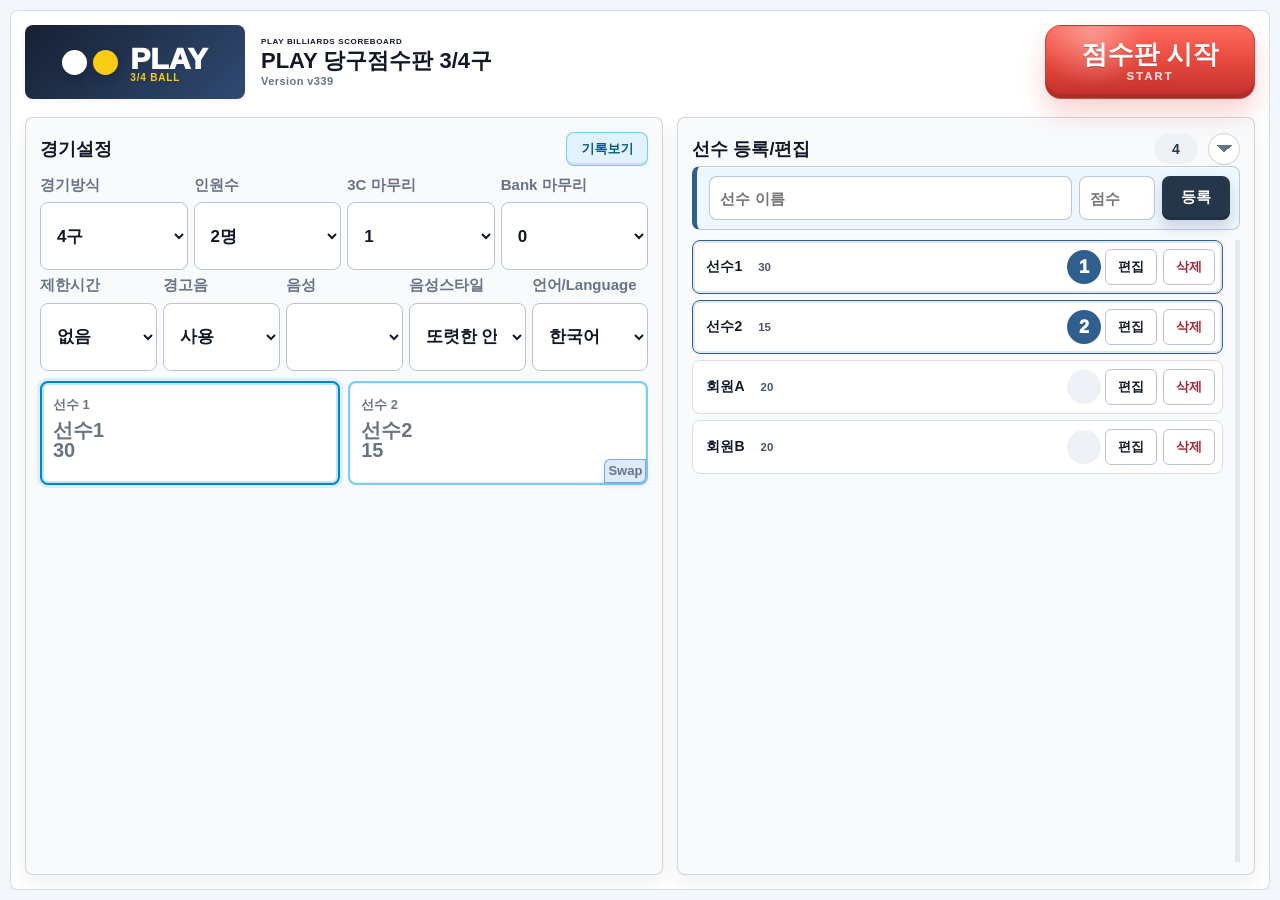
==== commit a3413339: "Darken scoreboard game view" ====
--- a/index.html
+++ b/index.html
@@ -12,9 +12,9 @@
     <title>PLAY Billiards Scoreboard</title>
     <link rel="manifest" href="manifest.json" />
     <link rel="apple-touch-icon" href="icons/icon-192.png" />
-    <link rel="stylesheet" href="styles.css?v=20260712-version-v333" />
-    <link rel="stylesheet" href="device-phone.css?v=20260712-version-v333" />
-    <link rel="stylesheet" href="device-tablet.css?v=20260712-version-v333" />
+    <link rel="stylesheet" href="styles.css?v=20260712-version-v339" />
+    <link rel="stylesheet" href="device-phone.css?v=20260712-version-v339" />
+    <link rel="stylesheet" href="device-tablet.css?v=20260712-version-v339" />
   </head>
   <body translate="no" class="notranslate">
     <main class="app-shell">
@@ -225,6 +225,6 @@
       </form>
     </dialog>
 
-    <script src="app.js?v=20260712-version-v333"></script>
+    <script src="app.js?v=20260712-version-v339"></script>
   </body>
 </html>
--- a/styles.css
+++ b/styles.css
@@ -42,7 +42,7 @@
 
 body.score-mode,
 body:has(.score-screen:not(.is-hidden)) {
-  background: #050608;
+  background: #030508;
   overflow: hidden;
 }
 
@@ -1072,6 +1072,7 @@
   display: grid;
   grid-template-rows: auto 1fr;
   gap: 8px;
+  background: linear-gradient(180deg, #090d14 0%, #030508 100%);
 }
 
 .score-header {
@@ -1081,10 +1082,10 @@
   align-items: center;
   gap: 30px;
   padding: 9px 14px;
-  border: 1px solid rgba(125, 211, 252, 0.32);
+  border: 0;
   border-radius: var(--radius);
-  background: linear-gradient(180deg, rgba(240, 249, 255, 0.94) 0%, rgba(236, 253, 245, 0.88) 100%);
-  box-shadow: 0 1px 0 rgba(255, 255, 255, 0.78) inset, var(--soft-shadow);
+  background: linear-gradient(180deg, rgba(17, 24, 39, 0.96) 0%, rgba(8, 13, 23, 0.96) 100%);
+  box-shadow: none;
 }
 
 .timer {
@@ -1095,10 +1096,10 @@
   align-items: center;
   justify-content: center;
   gap: 8px;
-  border: 1px solid rgba(148, 163, 184, 0.45);
+  border: 0;
   border-radius: var(--radius);
-  background: linear-gradient(180deg, #ffffff 0%, #f8fafc 100%);
-  color: var(--ink);
+  background: #0f172a;
+  color: #f8fafc;
   font-style: italic;
   font-weight: 950;
 }
@@ -1126,10 +1127,10 @@
   align-items: center;
   justify-items: stretch;
   padding: 0 44px 0 10px;
-  border: 1px solid #fed7aa;
+  border: 0;
   border-radius: var(--radius);
-  background: linear-gradient(180deg, #fffaf0 0%, #ffedd5 100%);
-  color: #ea580c;
+  background: #17110a;
+  color: #fb923c;
   font-weight: 950;
   white-space: nowrap;
 }
@@ -1150,10 +1151,10 @@
   align-items: center;
   justify-items: center;
   padding: 0 16px;
-  border: 1px solid rgba(148, 163, 184, 0.5);
+  border: 0;
   border-radius: var(--radius);
-  background: linear-gradient(180deg, #ffffff 0%, #f1f5f9 100%);
-  color: var(--primary);
+  background: #0f172a;
+  color: #e0f2fe;
   text-align: center;
   font-weight: 900;
 }
@@ -1170,7 +1171,7 @@
 }
 
 .inning-main span {
-  color: #c2410c;
+  color: #fdba74;
   font-size: 13px;
   line-height: 1;
   letter-spacing: 0.08em;
@@ -1190,21 +1191,20 @@
   height: 24px;
   display: grid;
   place-items: center;
-  border: 1px solid #fdba74;
+  border: 0;
   border-radius: 7px;
-  background: linear-gradient(180deg, #ffffff 0%, #ffedd5 100%);
-  color: #c2410c;
+  background: #2a1608;
+  color: #fed7aa;
   font-size: 12px;
   font-weight: 950;
   line-height: 1;
   padding: 0;
-  box-shadow: inset 0 -2px 0 rgba(251, 146, 60, 0.16);
+  box-shadow: none;
 }
 
 .inning-adjust button:disabled {
-  border-color: #e2e8f0;
-  color: #cbd5e1;
-  background: #f8fafc;
+  color: #64748b;
+  background: #111827;
 }
 
 .header-actions {
@@ -1226,14 +1226,14 @@
 .quick-score-actions button {
   min-width: 58px;
   min-height: 52px;
-  border: 1px solid #4ade80;
+  border: 0;
   border-radius: 12px;
   padding: 0 12px;
-  background: linear-gradient(180deg, #ffffff 0%, #dcfce7 100%);
-  color: #14532d;
+  background: #123821;
+  color: #dcfce7;
   font-size: 20px;
   font-weight: 950;
-  box-shadow: inset 0 -3px 0 rgba(22, 163, 74, 0.2), 0 4px 9px rgba(21, 128, 61, 0.14);
+  box-shadow: none;
 }
 
 .quick-score-actions button,
@@ -1255,9 +1255,8 @@
 }
 
 .quick-score-actions button:disabled {
-  border-color: #c1c9d7;
-  background: #d7dde8;
-  color: #657084;
+  background: #1f2937;
+  color: #64748b;
   box-shadow: none;
 }
 
@@ -1265,11 +1264,10 @@
   width: 58px;
   min-width: 58px;
   margin-left: 3mm;
-  border-color: #c4b5fd;
-  background: linear-gradient(180deg, #ffffff 0%, #ede9fe 100%);
-  color: #6d28d9;
+  background: #2d1b57;
+  color: #ddd6fe;
   font-size: 30px;
-  box-shadow: inset 0 -3px 0 rgba(124, 58, 237, 0.17), 0 4px 9px rgba(109, 40, 217, 0.13);
+  box-shadow: none;
 }
 
 .undo-quick-button svg {
@@ -1285,29 +1283,27 @@
 .start-button,
 .turn-change-button {
   min-height: 52px;
-  border: 1px solid #fb923c;
+  border: 0;
   border-radius: 10px;
   padding: 0 15px;
-  background: linear-gradient(180deg, #ffffff 0%, #ffedd5 100%);
-  color: #c2410c;
+  background: #b43d0c;
+  color: #fff7ed;
   font-size: 15px;
   font-weight: 900;
   white-space: nowrap;
-  box-shadow: inset 0 -3px 0 rgba(251, 146, 60, 0.2), 0 4px 9px rgba(234, 88, 12, 0.12);
+  box-shadow: none;
 }
 
 .turn-change-button {
-  border-color: #7dd3fc;
-  background: linear-gradient(180deg, #ffffff 0%, #e0f2fe 100%);
-  color: #075985;
-  box-shadow: inset 0 -3px 0 rgba(14, 165, 233, 0.17), 0 4px 9px rgba(2, 132, 199, 0.11);
+  background: #12324a;
+  color: #e0f2fe;
+  box-shadow: none;
 }
 
 .start-button:disabled,
 .turn-change-button:disabled {
-  border-color: #c1c9d7;
-  background: #d7dde8;
-  color: #657084;
+  background: #1f2937;
+  color: #64748b;
   box-shadow: none;
 }
 
@@ -1338,11 +1334,11 @@
 .icon-button {
   width: 56px;
   height: 52px;
-  border: 1px solid #cbd5e1;
+  border: 0;
   border-radius: 10px;
-  background: linear-gradient(180deg, #ffffff 0%, #e2e8f0 100%);
-  box-shadow: inset 0 -3px 0 rgba(100, 116, 139, 0.14), 0 4px 9px rgba(51, 65, 85, 0.1);
-  color: #334155;
+  background: #1f2937;
+  box-shadow: none;
+  color: #e5e7eb;
   font-size: 30px;
   font-weight: 900;
 }
@@ -1350,11 +1346,11 @@
 .settings-button {
   min-width: 66px;
   height: 52px;
-  border: 1px solid #cbd5e1;
+  border: 0;
   border-radius: 10px;
-  background: linear-gradient(180deg, #ffffff 0%, #e2e8f0 100%);
-  box-shadow: inset 0 -3px 0 rgba(100, 116, 139, 0.14), 0 4px 9px rgba(51, 65, 85, 0.1);
-  color: #334155;
+  background: #1f2937;
+  box-shadow: none;
+  color: #e5e7eb;
   font-size: 16px;
   font-weight: 900;
 }
@@ -1366,10 +1362,10 @@
   grid-template-columns: repeat(var(--board-count, 2), minmax(0, 1fr));
   gap: 14px;
   padding: 20px 22px;
-  background: #edf2f8;
-  border: 1px solid rgba(148, 163, 184, 0.34);
+  background: #05070c;
+  border: 0;
   border-radius: var(--radius);
-  box-shadow: 0 1px 0 rgba(255, 255, 255, 0.72) inset, var(--shadow);
+  box-shadow: inset 0 0 0 1px rgba(148, 163, 184, 0.1);
 }
 
 .board[data-players="2"] {
@@ -1420,7 +1416,7 @@
 
 .board[data-players="3"] .remaining-score,
 .board[data-players="4"] .remaining-score {
-  min-width: 32px;
+  min-width: 0;
   font-size: clamp(18px, 2.3vw, 28px);
 }
 
@@ -1439,24 +1435,24 @@
   gap: 12px;
   padding: 11px;
   border-radius: var(--radius);
-  background: var(--surface);
-  border: 2px solid rgba(184, 195, 211, 0.58);
+  background: #0b111b;
+  border: 2px solid rgba(51, 65, 85, 0.7);
   outline: 0;
   outline-offset: 0;
-  box-shadow: 0 1px 0 rgba(255, 255, 255, 0.82) inset;
+  box-shadow: inset 0 1px 0 rgba(255, 255, 255, 0.05);
   transition: box-shadow 0.16s ease, border-color 0.16s ease, transform 0.16s ease;
 }
 
 .player-card.is-active {
-  border-color: #0284c7;
-  box-shadow: inset 0 0 0 7px rgba(14, 165, 233, 0.9), 0 0 0 4px rgba(14, 165, 233, 0.48),
-    0 8px 18px rgba(2, 132, 199, 0.18);
+  border-color: #38bdf8;
+  box-shadow: inset 0 0 0 7px rgba(14, 165, 233, 0.72), 0 0 0 3px rgba(56, 189, 248, 0.32),
+    0 12px 24px rgba(2, 132, 199, 0.22);
 }
 
 .player-2.is-active {
-  border-color: #ea580c;
-  box-shadow: inset 0 0 0 7px rgba(249, 115, 22, 0.86), 0 0 0 4px rgba(249, 115, 22, 0.44),
-    0 8px 18px rgba(234, 88, 12, 0.16);
+  border-color: #fb923c;
+  box-shadow: inset 0 0 0 7px rgba(249, 115, 22, 0.72), 0 0 0 3px rgba(251, 146, 60, 0.32),
+    0 12px 24px rgba(234, 88, 12, 0.2);
 }
 
 .player-card.is-winner {
@@ -1476,7 +1472,7 @@
 
 .player-topline {
   display: grid;
-  grid-template-columns: auto auto minmax(0, 1fr);
+  grid-template-columns: auto minmax(42px, 1fr) minmax(0, auto);
   align-items: baseline;
   gap: 8px;
   min-height: 46px;
@@ -1484,7 +1480,7 @@
 
 .target {
   min-width: 50px;
-  color: #334155;
+  color: #e5e7eb;
   font-size: clamp(25px, 4.4vw, 38px);
   font-style: italic;
   font-weight: 950;
@@ -1492,12 +1488,21 @@
 }
 
 .remaining-score {
-  min-width: 42px;
-  color: #dc2626;
+  min-width: 0;
+  justify-self: center;
+  color: #fb7185;
   font-size: clamp(23px, 4vw, 36px);
   font-style: italic;
   font-weight: 950;
   text-align: center;
+}
+
+.board[data-players="4"] .player-topline {
+  grid-template-columns: auto minmax(0, 1fr);
+}
+
+.board[data-players="4"] .remaining-score {
+  display: none;
 }
 
 .name-button {
@@ -1505,7 +1510,7 @@
   justify-self: end;
   border: 0;
   background: transparent;
-  color: var(--ink);
+  color: #f8fafc;
   font-size: clamp(26px, 4.8vw, 42px);
   font-weight: 950;
   white-space: nowrap;
@@ -1603,7 +1608,7 @@
   display: grid;
   place-items: center;
   gap: 4px;
-  color: #475569;
+  color: #cbd5e1;
   font-size: 11px;
   font-weight: 850;
 }
@@ -1613,10 +1618,10 @@
   width: 44px;
   height: 40px;
   border-radius: var(--radius);
-  border: 1px solid var(--line-strong);
-  background: var(--surface);
-  box-shadow: var(--soft-shadow);
-  color: var(--primary);
+  border: 0;
+  background: #111827;
+  box-shadow: none;
+  color: #e5e7eb;
   font-size: 30px;
   font-weight: 950;
   line-height: 1;
@@ -1641,12 +1646,12 @@
   border: 0;
   padding: 0;
   background: transparent;
-  color: var(--ink);
+  color: #e5e7eb;
   text-align: center;
 }
 
 .stat span {
-  color: #475569;
+  color: #cbd5e1;
   font-size: clamp(14px, 2vw, 22px);
   font-weight: 650;
   white-space: nowrap;
@@ -1663,14 +1668,14 @@
 }
 
 .high-run strong {
-  background: var(--stat-bg);
-  color: #92400e;
-  box-shadow: inset 0 3px 0 var(--warning);
+  background: #111827;
+  color: #fbbf24;
+  box-shadow: inset 0 3px 0 #f59e0b;
 }
 
 .average strong {
-  background: var(--stat-bg);
-  color: #166534;
+  background: #111827;
+  color: #86efac;
   box-shadow: inset 0 3px 0 #22c55e;
 }
 
@@ -1701,7 +1706,7 @@
   display: inline-block;
   border: 0;
   background: transparent;
-  color: #334155;
+  color: #cbd5e1;
   font-size: inherit;
   font-weight: 850;
   line-height: 1;
@@ -3051,6 +3056,7 @@
   }
 
   .player-topline {
+    grid-template-columns: auto minmax(34px, 1fr) minmax(0, auto);
     min-height: 30px;
   }
 
@@ -3060,7 +3066,7 @@
   }
 
   .remaining-score {
-    min-width: 34px;
+    min-width: 0;
     font-size: 24px;
     font-style: italic;
   }
--- a/device-phone.css
+++ b/device-phone.css
@@ -609,8 +609,12 @@
 }
 
 body.device-phone .score-screen:not(.is-hidden) .player-topline {
-  grid-template-columns: auto auto minmax(0, 1fr);
+  grid-template-columns: auto minmax(30px, 1fr) minmax(0, auto);
   gap: 5px;
+}
+
+body.device-phone .score-screen:not(.is-hidden) .board[data-players="4"] .player-topline {
+  grid-template-columns: auto minmax(0, 1fr);
 }
 
 body.device-phone .score-screen:not(.is-hidden) .target {
@@ -619,11 +623,16 @@
 }
 
 body.device-phone .score-screen:not(.is-hidden) .remaining-score {
-  min-width: 30px;
-  color: #dc2626;
+  min-width: 0;
+  justify-self: center;
+  color: #fb7185;
   font-size: clamp(19px, calc(var(--score-short-side, 100dvh) * 0.06), 28px);
   font-style: italic;
   font-weight: 950;
+}
+
+body.device-phone .score-screen:not(.is-hidden) .board[data-players="4"] .remaining-score {
+  display: none;
 }
 
 body.device-phone .score-screen:not(.is-hidden) .name-button {
--- a/device-tablet.css
+++ b/device-tablet.css
@@ -151,7 +151,12 @@
 }
 
 body.device-tablet .score-screen:not(.is-hidden) .player-topline {
+  grid-template-columns: auto minmax(36px, 1fr) minmax(0, auto);
   min-height: 34px;
+}
+
+body.device-tablet .score-screen:not(.is-hidden) .board[data-players="4"] .player-topline {
+  grid-template-columns: auto minmax(0, 1fr);
 }
 
 body.device-tablet .score-screen:not(.is-hidden) .target {
@@ -160,11 +165,16 @@
 }
 
 body.device-tablet .score-screen:not(.is-hidden) .remaining-score {
-  min-width: 36px;
-  color: #dc2626;
+  min-width: 0;
+  justify-self: center;
+  color: #fb7185;
   font-size: clamp(24px, calc(var(--score-short-side, 100dvh) * 0.036), 33px);
   font-style: italic;
   font-weight: 950;
+}
+
+body.device-tablet .score-screen:not(.is-hidden) .board[data-players="4"] .remaining-score {
+  display: none;
 }
 
 body.device-tablet .score-screen:not(.is-hidden) .name-button {
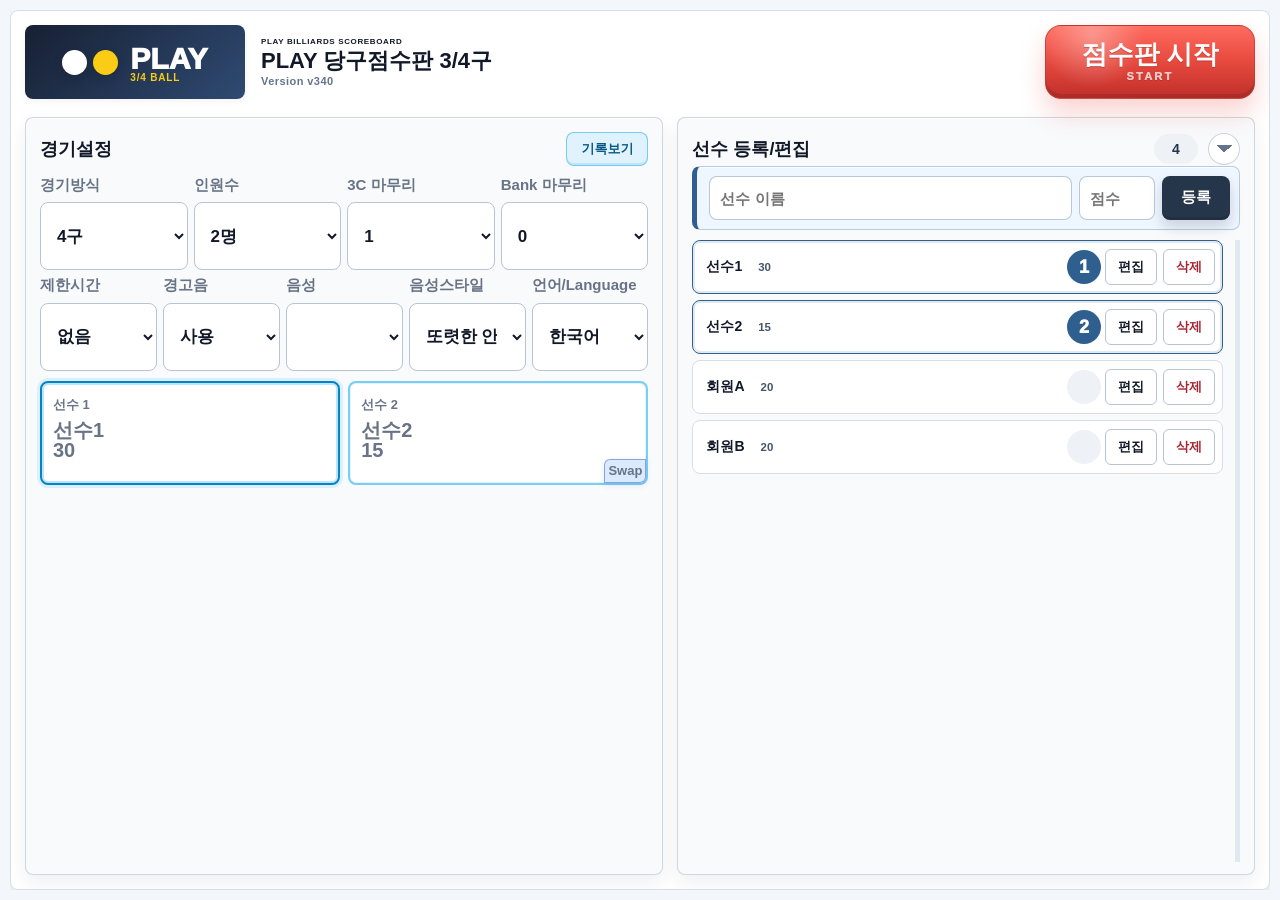
==== commit 75c8c050: "Brighten player panels on dark scoreboard" ====
--- a/index.html
+++ b/index.html
@@ -12,9 +12,9 @@
     <title>PLAY Billiards Scoreboard</title>
     <link rel="manifest" href="manifest.json" />
     <link rel="apple-touch-icon" href="icons/icon-192.png" />
-    <link rel="stylesheet" href="styles.css?v=20260712-version-v339" />
-    <link rel="stylesheet" href="device-phone.css?v=20260712-version-v339" />
-    <link rel="stylesheet" href="device-tablet.css?v=20260712-version-v339" />
+    <link rel="stylesheet" href="styles.css?v=20260712-version-v340" />
+    <link rel="stylesheet" href="device-phone.css?v=20260712-version-v340" />
+    <link rel="stylesheet" href="device-tablet.css?v=20260712-version-v340" />
   </head>
   <body translate="no" class="notranslate">
     <main class="app-shell">
@@ -225,6 +225,6 @@
       </form>
     </dialog>
 
-    <script src="app.js?v=20260712-version-v339"></script>
+    <script src="app.js?v=20260712-version-v340"></script>
   </body>
 </html>
--- a/styles.css
+++ b/styles.css
@@ -1435,11 +1435,11 @@
   gap: 12px;
   padding: 11px;
   border-radius: var(--radius);
-  background: #0b111b;
-  border: 2px solid rgba(51, 65, 85, 0.7);
+  background: #1f2937;
+  border: 2px solid rgba(100, 116, 139, 0.56);
   outline: 0;
   outline-offset: 0;
-  box-shadow: inset 0 1px 0 rgba(255, 255, 255, 0.05);
+  box-shadow: inset 0 1px 0 rgba(255, 255, 255, 0.08);
   transition: box-shadow 0.16s ease, border-color 0.16s ease, transform 0.16s ease;
 }
 
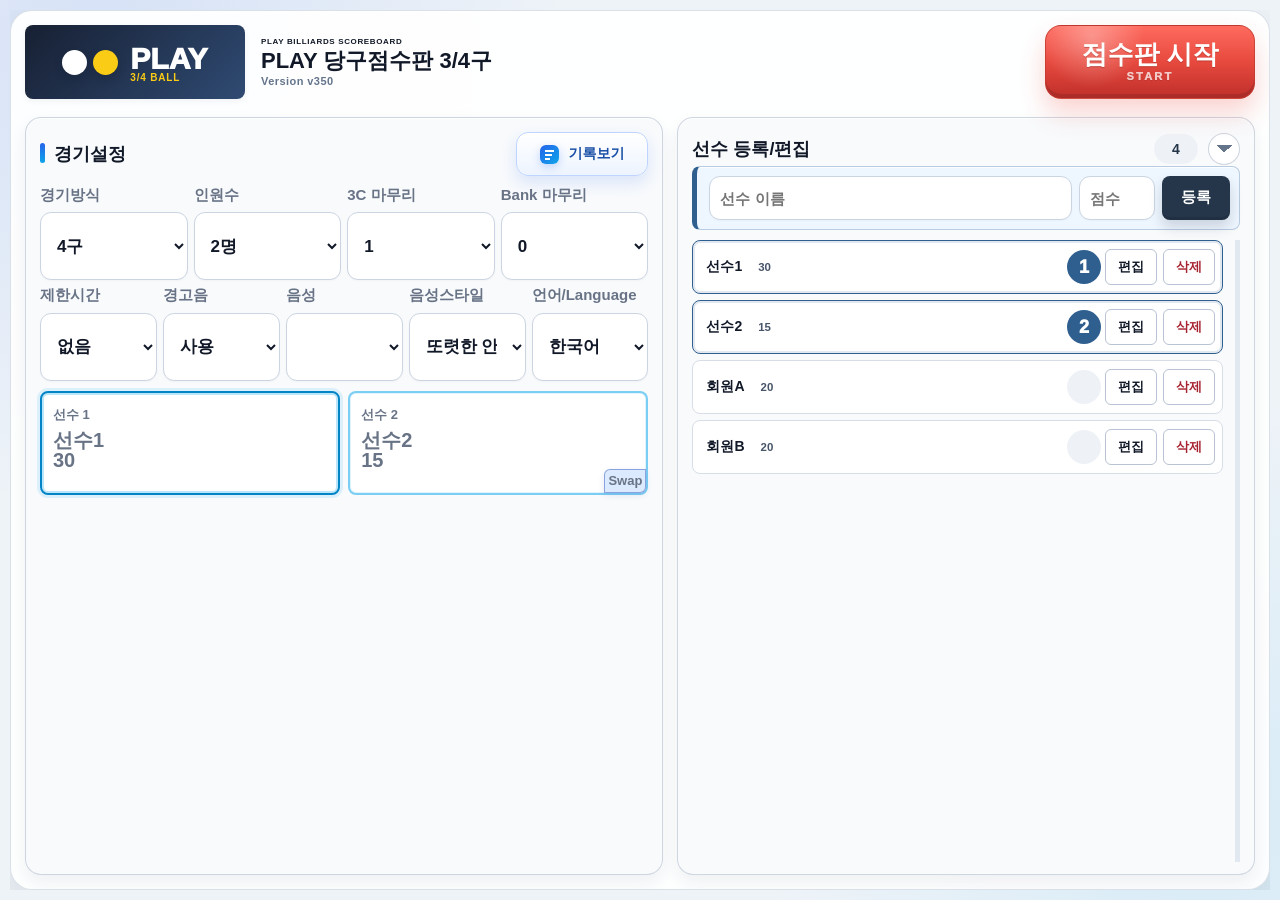
==== commit 0a23292b: "Refresh settings and records design" ====
--- a/index.html
+++ b/index.html
@@ -15,6 +15,7 @@
     <link rel="stylesheet" href="styles.css?v=20260712-version-v340" />
     <link rel="stylesheet" href="device-phone.css?v=20260712-version-v340" />
     <link rel="stylesheet" href="device-tablet.css?v=20260712-version-v340" />
+    <link rel="stylesheet" href="design-refresh.css?v=20260906-design-v350" />
   </head>
   <body translate="no" class="notranslate">
     <main class="app-shell">
@@ -146,8 +147,10 @@
       <section class="records-screen is-hidden" id="recordsScreen" aria-label="경기 기록">
         <div class="records-panel">
           <header class="records-header">
-            <div>
+            <div class="records-heading-copy">
+              <span class="records-eyebrow">PLAY SCORE ARCHIVE</span>
               <h1>MATCH RECORDS</h1>
+              <p>경기 흐름과 선수별 평균을 한눈에 확인하세요.</p>
             </div>
             <div class="records-header-actions">
               <button class="secondary-action data-action" id="backupDataButton" type="button">백업</button>
@@ -225,6 +228,6 @@
       </form>
     </dialog>
 
-    <script src="app.js?v=20260712-version-v340"></script>
+    <script src="app.js?v=20260906-version-v350"></script>
   </body>
 </html>
--- a/design-refresh.css
+++ b/design-refresh.css
@@ -0,0 +1,270 @@
+/* 2026-09 settings and records visual refresh */
+:root {
+  --ui-navy: #17233a;
+  --ui-blue: #2563eb;
+  --ui-cyan: #0ea5e9;
+  --ui-warm: #ff6b57;
+  --ui-panel: rgba(255, 255, 255, 0.94);
+}
+
+body.setup-mode,
+body.records-mode,
+body:has(.setup-screen:not(.is-hidden)),
+body:has(.records-screen:not(.is-hidden)) {
+  background:
+    radial-gradient(circle at 8% 5%, rgba(37, 99, 235, 0.12), transparent 32%),
+    radial-gradient(circle at 94% 92%, rgba(14, 165, 233, 0.1), transparent 30%),
+    #eef3f8;
+}
+
+.setup-panel,
+.records-panel {
+  border: 1px solid rgba(148, 163, 184, 0.34);
+  border-radius: 22px;
+  background: var(--ui-panel);
+  box-shadow: 0 24px 60px rgba(30, 41, 59, 0.13), inset 0 1px 0 #fff;
+}
+
+.member-box,
+.manager-panel,
+.record-average {
+  border-color: rgba(148, 163, 184, 0.32);
+  border-radius: 16px;
+  background: rgba(248, 250, 252, 0.88);
+  box-shadow: inset 0 1px 0 #fff;
+}
+
+.member-title h2::before {
+  content: "";
+  display: inline-block;
+  width: 5px;
+  height: 20px;
+  margin-right: 9px;
+  border-radius: 99px;
+  background: linear-gradient(180deg, var(--ui-blue), var(--ui-cyan));
+  vertical-align: -3px;
+}
+
+#openRecordsButton.compact-action {
+  min-width: 132px;
+  min-height: 44px;
+  display: inline-flex;
+  align-items: center;
+  justify-content: center;
+  gap: 9px;
+  border: 1px solid #bfd5ff;
+  border-radius: 12px;
+  padding: 0 16px;
+  background: linear-gradient(180deg, #ffffff, #edf4ff);
+  color: #174ea6;
+  font-size: 14px;
+  font-weight: 900;
+  box-shadow: 0 7px 16px rgba(37, 99, 235, 0.14), inset 0 1px 0 #fff;
+}
+
+#openRecordsButton::before {
+  content: "";
+  width: 19px;
+  height: 19px;
+  border-radius: 6px;
+  background:
+    linear-gradient(#fff, #fff) 5px 5px / 9px 2px no-repeat,
+    linear-gradient(#fff, #fff) 5px 9px / 7px 2px no-repeat,
+    linear-gradient(#fff, #fff) 5px 13px / 5px 2px no-repeat,
+    linear-gradient(135deg, #2563eb, #0ea5e9);
+  box-shadow: 0 3px 8px rgba(37, 99, 235, 0.24);
+}
+
+#openRecordsButton:hover {
+  border-color: #8db6ff;
+  background: #fff;
+  transform: translateY(-1px);
+  box-shadow: 0 10px 22px rgba(37, 99, 235, 0.18);
+}
+
+.game-options select,
+.game-options input,
+.member-form input,
+.record-average select {
+  border-radius: 11px;
+  border-color: #cbd5e1;
+  box-shadow: 0 1px 2px rgba(15, 23, 42, 0.03);
+}
+
+.records-header {
+  align-items: center;
+  padding: 2px 2px 12px;
+  border-bottom: 1px solid rgba(148, 163, 184, 0.24);
+}
+
+.records-heading-copy {
+  display: grid;
+  gap: 3px;
+}
+
+.records-eyebrow {
+  color: var(--ui-blue);
+  font-size: 10px;
+  font-weight: 950;
+  letter-spacing: 0.16em;
+}
+
+.records-heading-copy p {
+  margin: 2px 0 0;
+  color: #64748b;
+  font-size: 13px;
+  font-weight: 700;
+}
+
+.records-header h1 {
+  color: var(--ui-navy);
+  letter-spacing: -0.025em;
+}
+
+.records-header .secondary-action,
+.records-header .primary-action {
+  min-height: 42px;
+  border-radius: 11px;
+  box-shadow: none;
+}
+
+#backToSetupButton {
+  border-color: transparent;
+  background: linear-gradient(135deg, var(--ui-navy), #2b4770);
+  color: #fff;
+  box-shadow: 0 7px 16px rgba(23, 35, 58, 0.18);
+}
+
+#backToSetupButton::before {
+  content: "←";
+  margin-right: 7px;
+}
+
+.record-average {
+  padding: 16px;
+}
+
+.record-average div {
+  border: 0;
+  border-radius: 13px;
+  background: linear-gradient(135deg, var(--ui-navy), #26466e);
+  color: #fff;
+  box-shadow: 0 10px 22px rgba(23, 35, 58, 0.18);
+}
+
+.record-average div span {
+  color: #bcd4f5;
+}
+
+.record-average div strong {
+  color: #fff;
+  letter-spacing: -0.04em;
+}
+
+.record-list {
+  gap: 10px;
+  padding: 2px 10px 8px 2px;
+  border-right: 0;
+  scrollbar-width: thin;
+}
+
+.record-row,
+.record-empty {
+  border-color: rgba(148, 163, 184, 0.3);
+  border-radius: 14px;
+  background: rgba(255, 255, 255, 0.96);
+  box-shadow: 0 4px 14px rgba(30, 41, 59, 0.06);
+}
+
+.record-row {
+  padding: 13px 14px;
+  transition: border-color 0.16s ease, box-shadow 0.16s ease, transform 0.16s ease;
+}
+
+.record-row:hover {
+  border-color: #a9c5f7;
+  box-shadow: 0 9px 24px rgba(37, 99, 235, 0.1);
+  transform: translateY(-1px);
+}
+
+.record-row-title strong,
+.record-standings {
+  color: var(--ui-navy);
+  font-weight: 950;
+}
+
+.record-players span {
+  border: 1px solid #e5eaf1;
+  border-radius: 9px;
+  background: #f8fafc;
+}
+
+.record-delete {
+  border-radius: 9px;
+  opacity: 0.76;
+}
+
+.record-row:hover .record-delete,
+.record-delete:focus-visible {
+  opacity: 1;
+}
+
+.record-inning-detail {
+  border-radius: 12px;
+  background: #f6f9fd;
+}
+
+@media (max-width: 600px), (orientation: portrait) and (max-width: 720px) {
+  .setup-panel,
+  .records-panel {
+    border-radius: 16px;
+  }
+
+  #openRecordsButton.compact-action {
+    min-width: 106px;
+    min-height: 38px;
+    padding: 0 11px;
+    gap: 6px;
+    font-size: 12px;
+  }
+
+  #openRecordsButton::before {
+    width: 17px;
+    height: 17px;
+    background:
+      linear-gradient(#fff, #fff) 4px 4px / 9px 2px no-repeat,
+      linear-gradient(#fff, #fff) 4px 8px / 7px 2px no-repeat,
+      linear-gradient(#fff, #fff) 4px 12px / 5px 2px no-repeat,
+      linear-gradient(135deg, #2563eb, #0ea5e9);
+  }
+
+  .records-heading-copy p,
+  .records-eyebrow {
+    display: none;
+  }
+}
+
+@media (orientation: landscape) and (max-height: 600px) {
+  body.device-phone .records-header {
+    padding-bottom: 6px;
+  }
+
+  body.device-phone .records-heading-copy p,
+  body.device-phone .records-eyebrow {
+    display: none;
+  }
+
+  body.device-phone #openRecordsButton.compact-action {
+    min-width: 104px;
+    min-height: 34px;
+    font-size: 12px;
+  }
+
+  body.device-phone .record-average div {
+    border: 0;
+  }
+
+  body.device-phone .record-row {
+    border-radius: 10px;
+  }
+}
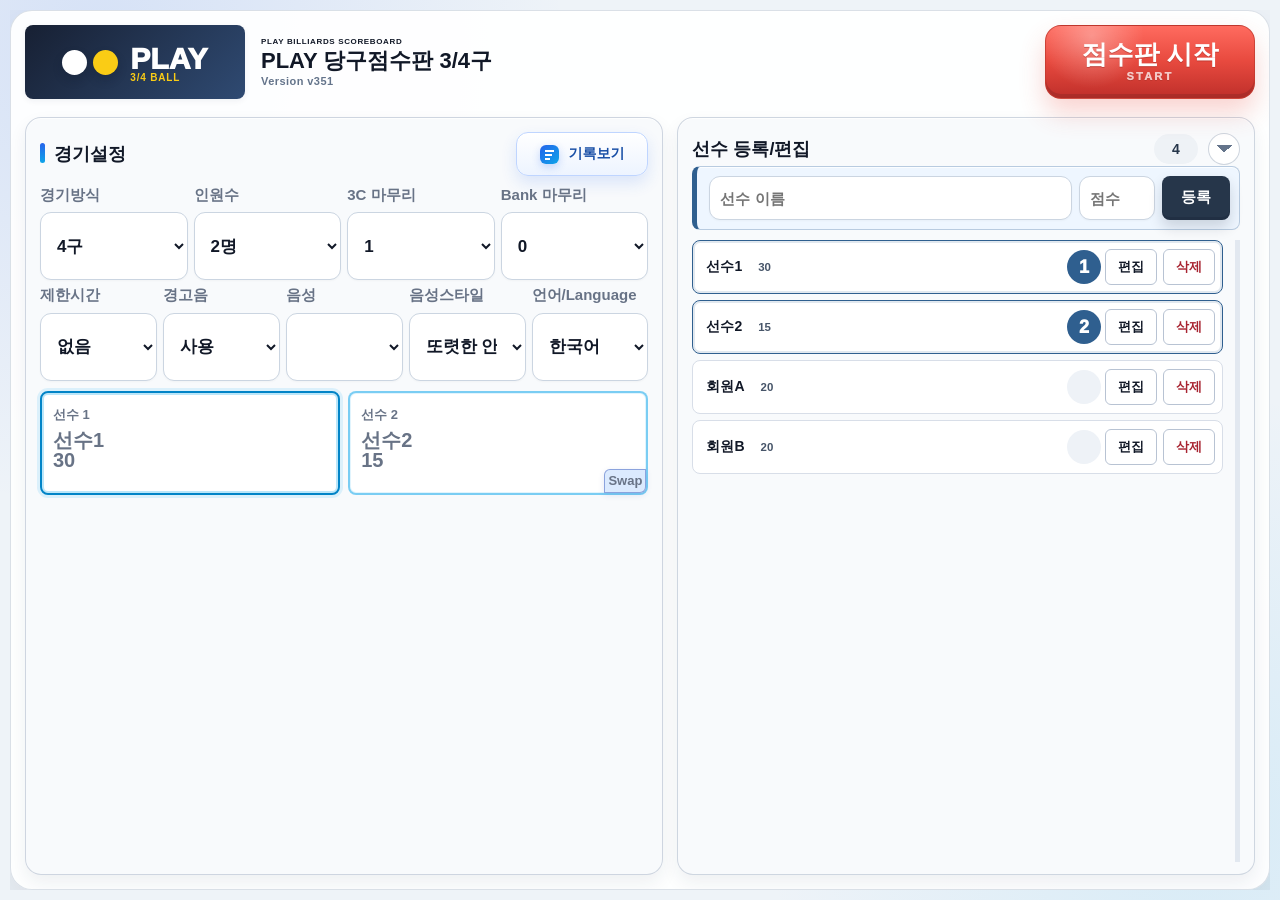
==== commit b90a6ed8: "Track finish shots in inning records" ====
--- a/index.html
+++ b/index.html
@@ -15,7 +15,7 @@
     <link rel="stylesheet" href="styles.css?v=20260712-version-v340" />
     <link rel="stylesheet" href="device-phone.css?v=20260712-version-v340" />
     <link rel="stylesheet" href="device-tablet.css?v=20260712-version-v340" />
-    <link rel="stylesheet" href="design-refresh.css?v=20260906-design-v350" />
+    <link rel="stylesheet" href="design-refresh.css?v=20260906-design-v351" />
   </head>
   <body translate="no" class="notranslate">
     <main class="app-shell">
@@ -228,6 +228,6 @@
       </form>
     </dialog>
 
-    <script src="app.js?v=20260906-version-v350"></script>
+    <script src="app.js?v=20260906-version-v351"></script>
   </body>
 </html>
--- a/design-refresh.css
+++ b/design-refresh.css
@@ -214,6 +214,49 @@
   background: #f6f9fd;
 }
 
+.record-inning-player {
+  display: grid;
+  grid-template-columns: minmax(0, 1fr) auto auto;
+  align-items: center;
+  gap: 6px;
+  padding: 4px 5px;
+  border-radius: 7px;
+  background: #f8fafc;
+}
+
+.record-inning-player-name {
+  min-width: 0;
+  overflow: hidden;
+  text-overflow: ellipsis;
+}
+
+.record-inning-score-value {
+  color: #334155;
+  font-weight: 900;
+}
+
+.record-finish-three-c,
+.record-inning-win {
+  display: inline-flex;
+  align-items: center;
+  min-height: 24px;
+  border: 1px solid #fecaca;
+  border-radius: 999px;
+  padding: 0 8px;
+  background: linear-gradient(180deg, #fff1f2, #ffe4e6);
+  color: #c81e2b;
+  font-size: 11px;
+  font-weight: 950;
+  white-space: nowrap;
+  box-shadow: inset 0 1px 0 #fff;
+}
+
+.record-inning-win {
+  border-color: #fca5a5;
+  background: #dc2626;
+  color: #fff;
+}
+
 @media (max-width: 600px), (orientation: portrait) and (max-width: 720px) {
   .setup-panel,
   .records-panel {
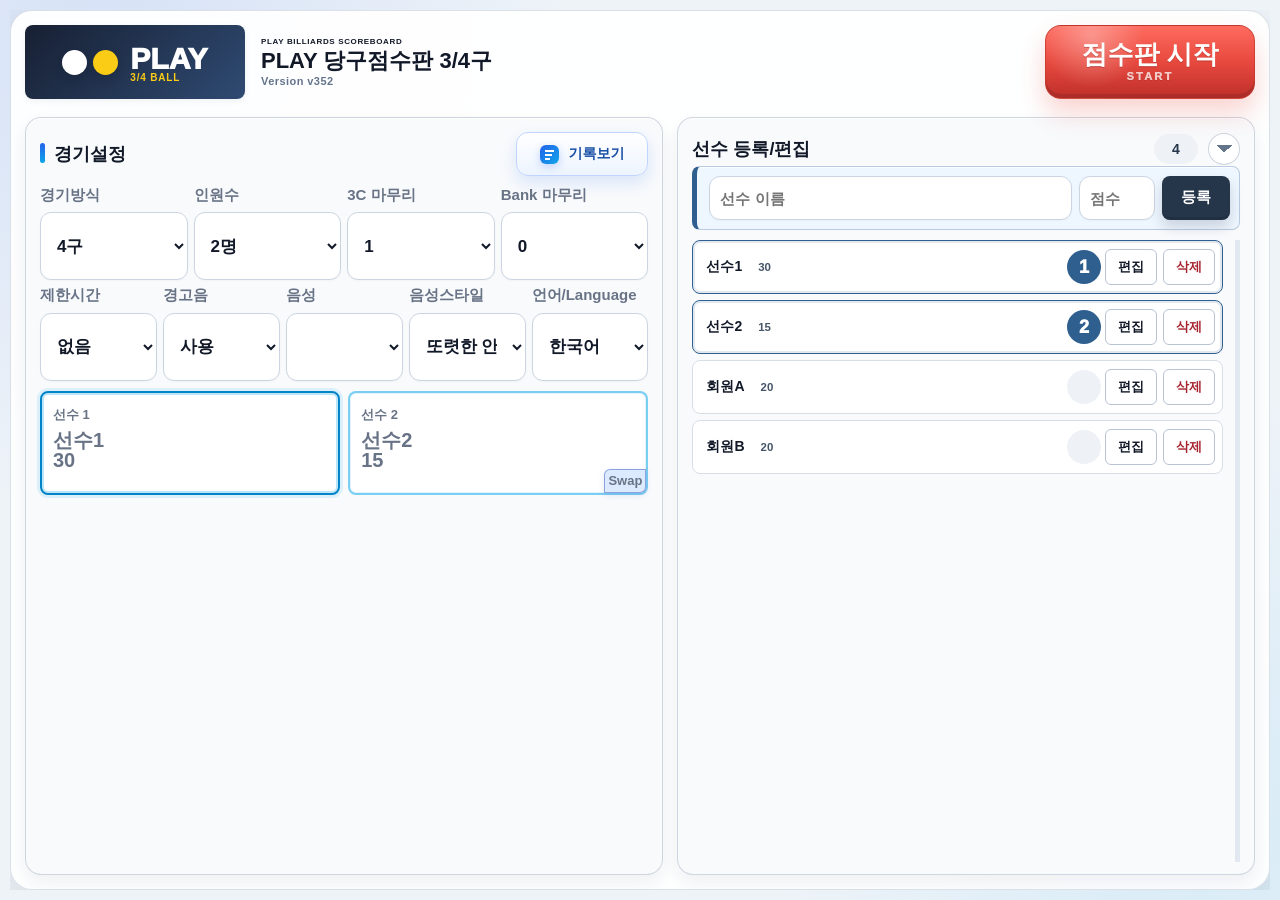
==== commit 00d81811: "Show 3C finish sequence in inning records" ====
--- a/index.html
+++ b/index.html
@@ -15,7 +15,7 @@
     <link rel="stylesheet" href="styles.css?v=20260712-version-v340" />
     <link rel="stylesheet" href="device-phone.css?v=20260712-version-v340" />
     <link rel="stylesheet" href="device-tablet.css?v=20260712-version-v340" />
-    <link rel="stylesheet" href="design-refresh.css?v=20260906-design-v351" />
+    <link rel="stylesheet" href="design-refresh.css?v=20260906-design-v352" />
   </head>
   <body translate="no" class="notranslate">
     <main class="app-shell">
@@ -228,6 +228,6 @@
       </form>
     </dialog>
 
-    <script src="app.js?v=20260906-version-v351"></script>
+    <script src="app.js?v=20260906-version-v352"></script>
   </body>
 </html>
--- a/design-refresh.css
+++ b/design-refresh.css
@@ -215,8 +215,7 @@
 }
 
 .record-inning-player {
-  display: grid;
-  grid-template-columns: minmax(0, 1fr) auto auto;
+  display: flex;
   align-items: center;
   gap: 6px;
   padding: 4px 5px;
@@ -225,6 +224,7 @@
 }
 
 .record-inning-player-name {
+  flex: 1 1 auto;
   min-width: 0;
   overflow: hidden;
   text-overflow: ellipsis;
@@ -236,6 +236,7 @@
 }
 
 .record-finish-three-c,
+.record-three-c-transition,
 .record-inning-win {
   display: inline-flex;
   align-items: center;
@@ -251,6 +252,21 @@
   box-shadow: inset 0 1px 0 #fff;
 }
 
+.record-three-c-transition {
+  border-color: #fda4af;
+  background: #fff;
+  color: #be123c;
+}
+
+.record-finish-three-c {
+  min-width: 28px;
+  justify-content: center;
+  border-color: #fecdd3;
+  background: #fff1f2;
+  color: #dc2626;
+  font-size: 13px;
+}
+
 .record-inning-win {
   border-color: #fca5a5;
   background: #dc2626;
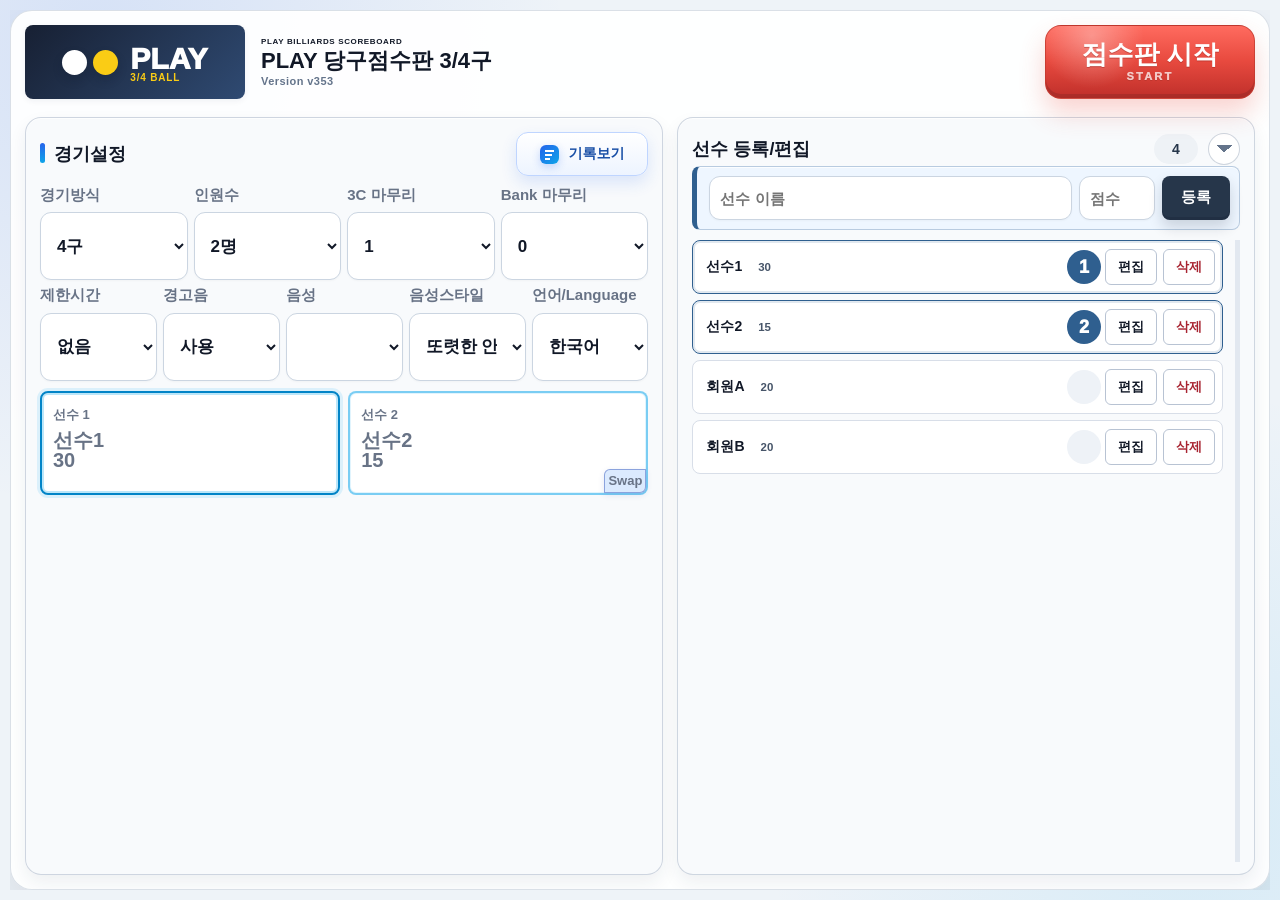
==== commit a65af208: "Compact 3C inning record labels" ====
--- a/index.html
+++ b/index.html
@@ -15,7 +15,7 @@
     <link rel="stylesheet" href="styles.css?v=20260712-version-v340" />
     <link rel="stylesheet" href="device-phone.css?v=20260712-version-v340" />
     <link rel="stylesheet" href="device-tablet.css?v=20260712-version-v340" />
-    <link rel="stylesheet" href="design-refresh.css?v=20260906-design-v352" />
+    <link rel="stylesheet" href="design-refresh.css?v=20260906-design-v353" />
   </head>
   <body translate="no" class="notranslate">
     <main class="app-shell">
@@ -228,6 +228,6 @@
       </form>
     </dialog>
 
-    <script src="app.js?v=20260906-version-v352"></script>
+    <script src="app.js?v=20260906-version-v353"></script>
   </body>
 </html>
--- a/design-refresh.css
+++ b/design-refresh.css
@@ -217,8 +217,8 @@
 .record-inning-player {
   display: flex;
   align-items: center;
-  gap: 6px;
-  padding: 4px 5px;
+  gap: 3px;
+  padding: 3px 2px;
   border-radius: 7px;
   background: #f8fafc;
 }
@@ -240,37 +240,29 @@
 .record-inning-win {
   display: inline-flex;
   align-items: center;
-  min-height: 24px;
-  border: 1px solid #fecaca;
-  border-radius: 999px;
-  padding: 0 8px;
-  background: linear-gradient(180deg, #fff1f2, #ffe4e6);
+  min-height: 0;
+  border: 0;
+  border-radius: 0;
+  padding: 0;
+  background: transparent;
   color: #c81e2b;
   font-size: 11px;
   font-weight: 950;
   white-space: nowrap;
-  box-shadow: inset 0 1px 0 #fff;
+  box-shadow: none;
 }
 
 .record-three-c-transition {
-  border-color: #fda4af;
-  background: #fff;
   color: #be123c;
 }
 
 .record-finish-three-c {
-  min-width: 28px;
-  justify-content: center;
-  border-color: #fecdd3;
-  background: #fff1f2;
   color: #dc2626;
   font-size: 13px;
 }
 
 .record-inning-win {
-  border-color: #fca5a5;
-  background: #dc2626;
-  color: #fff;
+  color: #b91c1c;
 }
 
 @media (max-width: 600px), (orientation: portrait) and (max-width: 720px) {
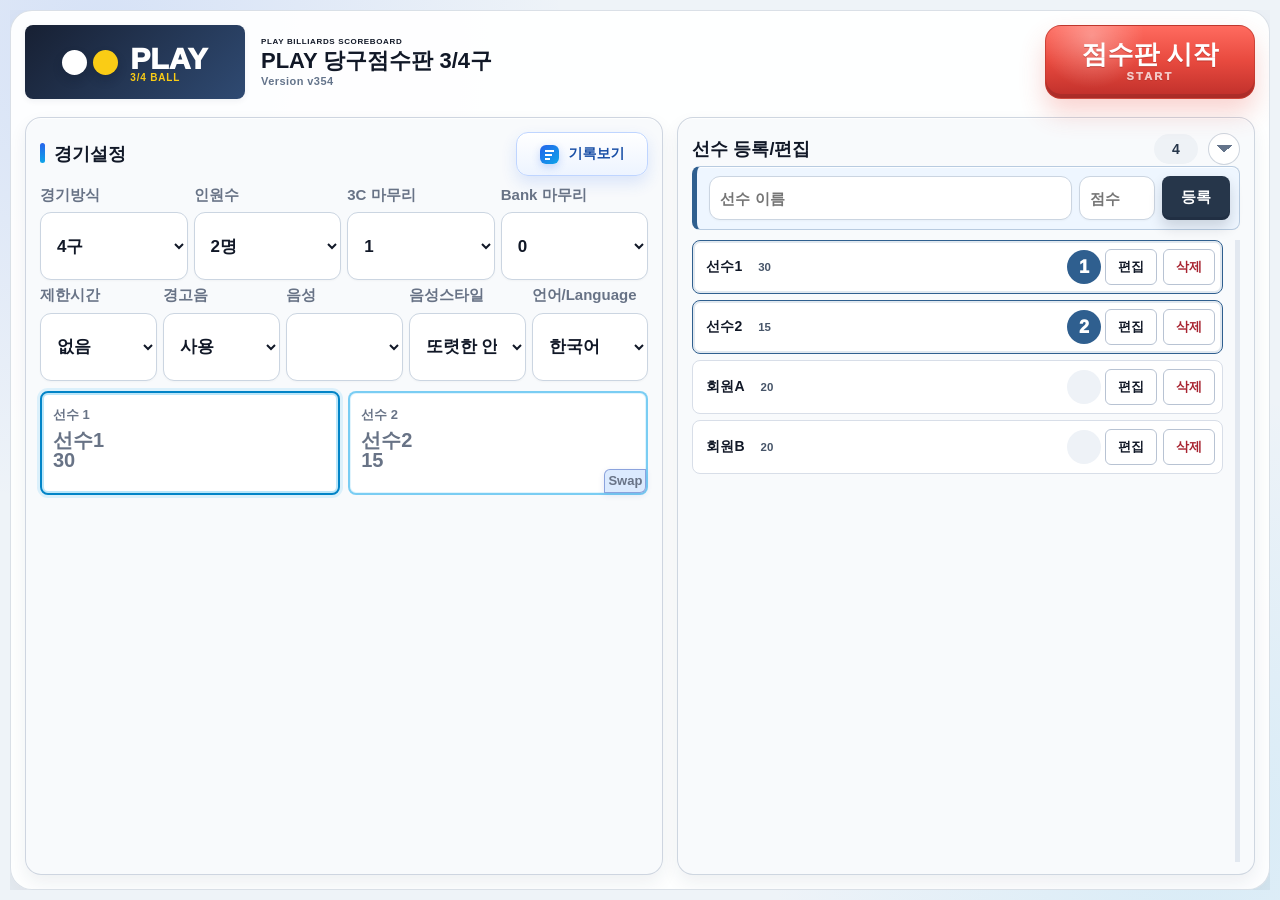
==== commit 6cdc304b: "Track bank finish shots in inning records" ====
--- a/index.html
+++ b/index.html
@@ -15,7 +15,7 @@
     <link rel="stylesheet" href="styles.css?v=20260712-version-v340" />
     <link rel="stylesheet" href="device-phone.css?v=20260712-version-v340" />
     <link rel="stylesheet" href="device-tablet.css?v=20260712-version-v340" />
-    <link rel="stylesheet" href="design-refresh.css?v=20260906-design-v353" />
+    <link rel="stylesheet" href="design-refresh.css?v=20260906-design-v354" />
   </head>
   <body translate="no" class="notranslate">
     <main class="app-shell">
@@ -228,6 +228,6 @@
       </form>
     </dialog>
 
-    <script src="app.js?v=20260906-version-v353"></script>
+    <script src="app.js?v=20260906-version-v354"></script>
   </body>
 </html>
--- a/design-refresh.css
+++ b/design-refresh.css
@@ -237,6 +237,8 @@
 
 .record-finish-three-c,
 .record-three-c-transition,
+.record-finish-bank,
+.record-bank-transition,
 .record-inning-win {
   display: inline-flex;
   align-items: center;
@@ -261,6 +263,15 @@
   font-size: 13px;
 }
 
+.record-bank-transition {
+  color: #1d4ed8;
+}
+
+.record-finish-bank {
+  color: #2563eb;
+  font-size: 13px;
+}
+
 .record-inning-win {
   color: #b91c1c;
 }
